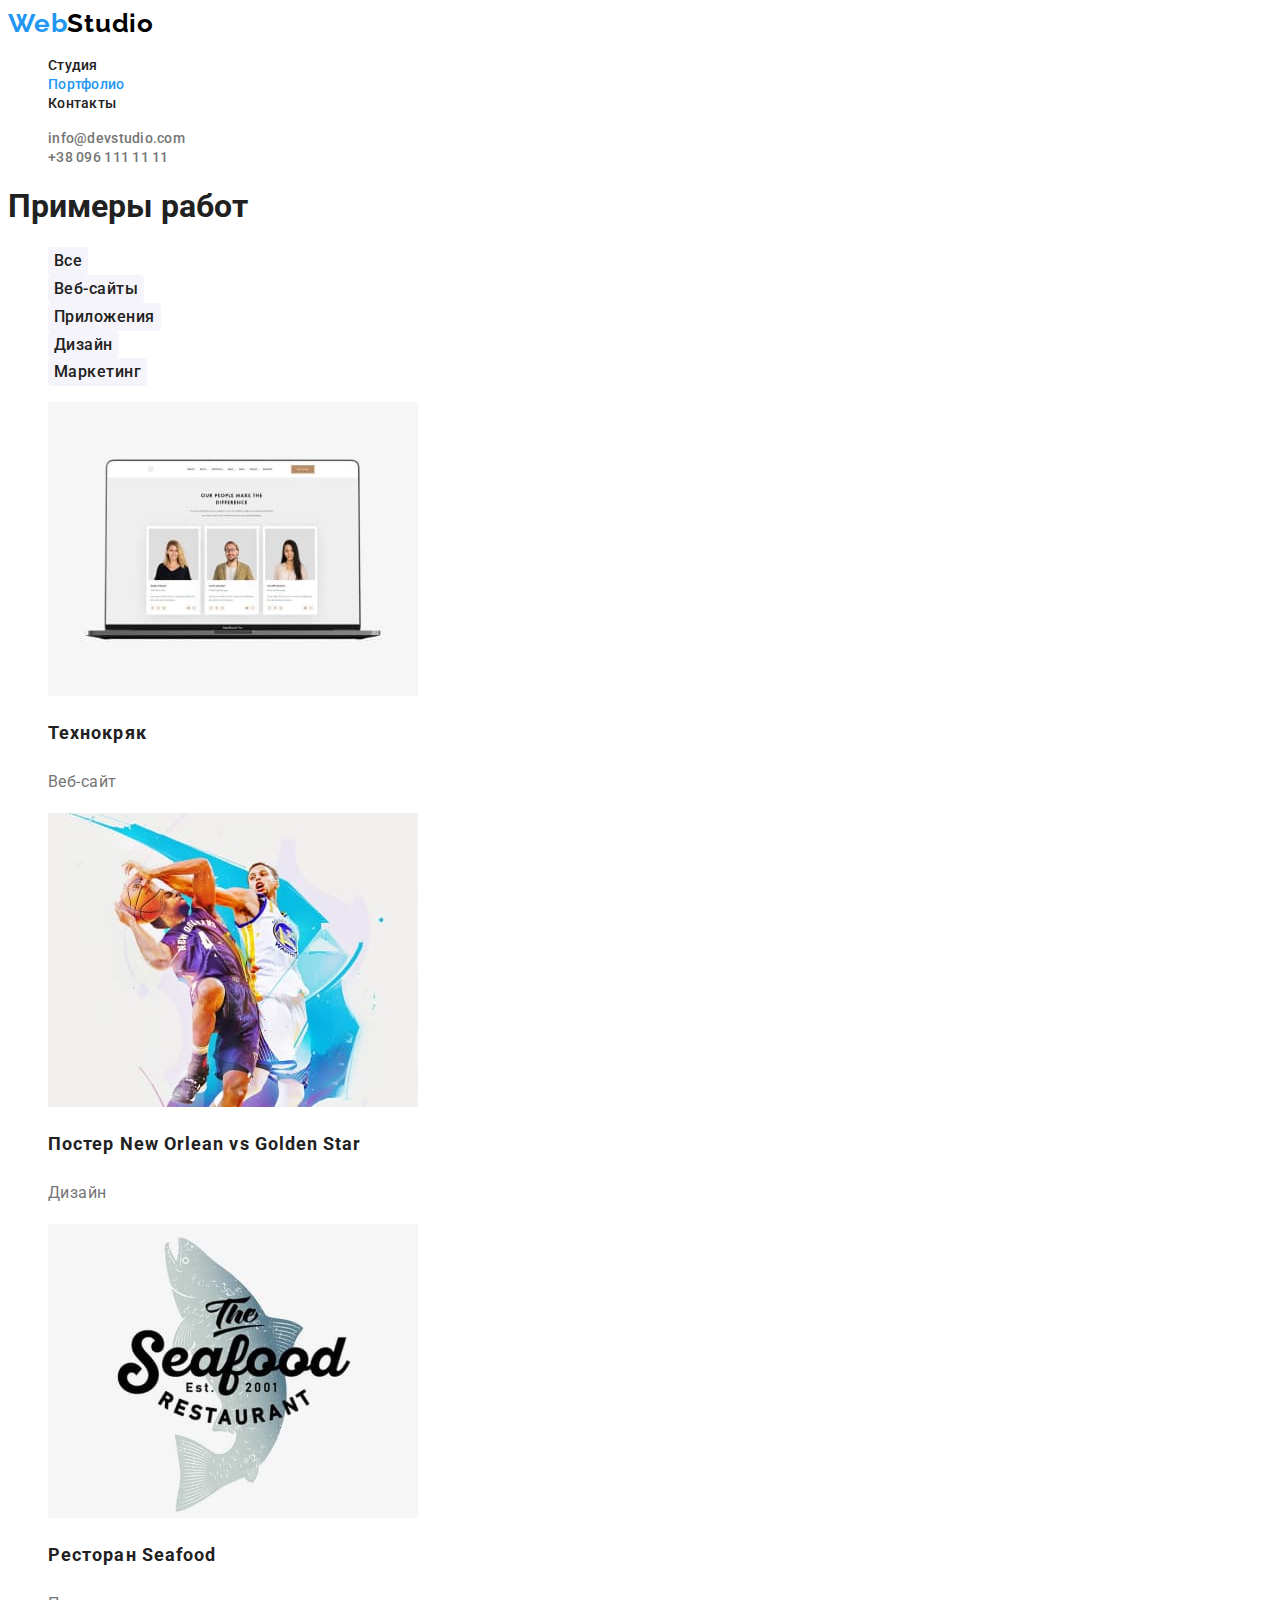
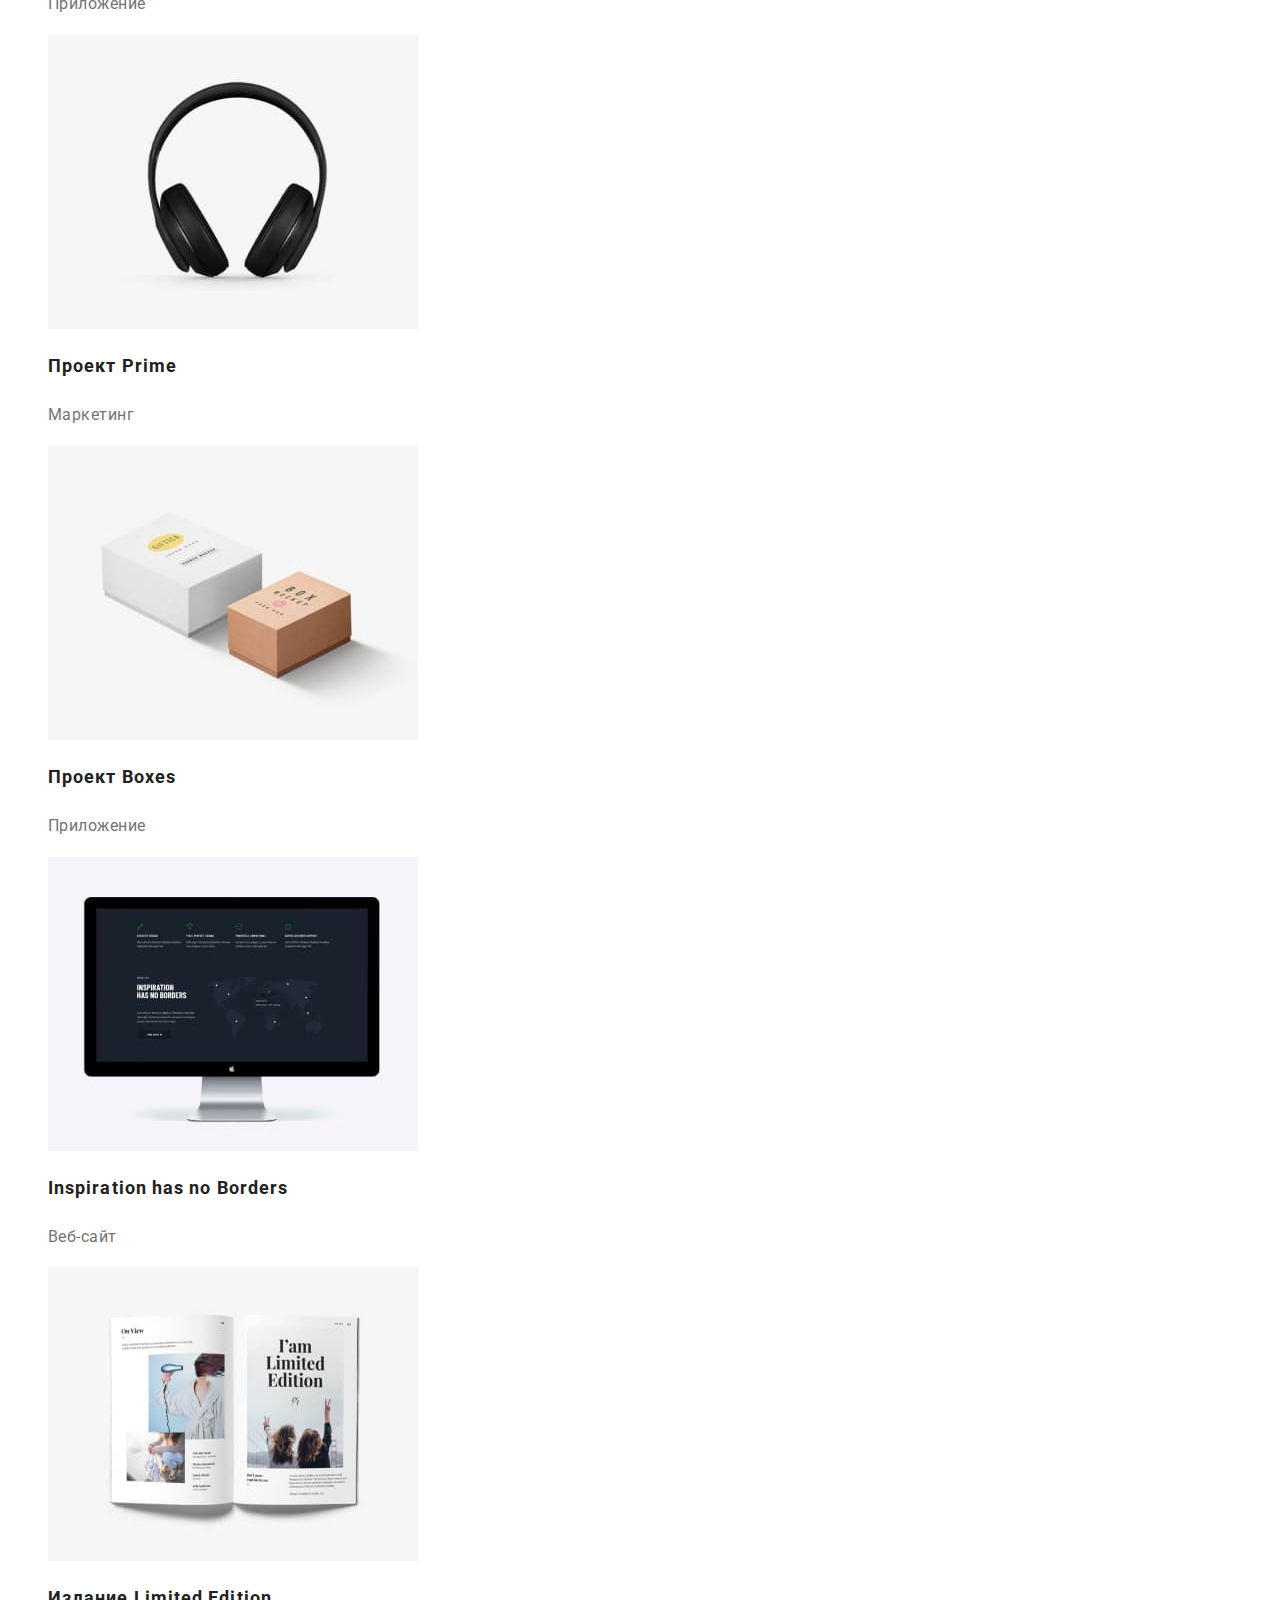
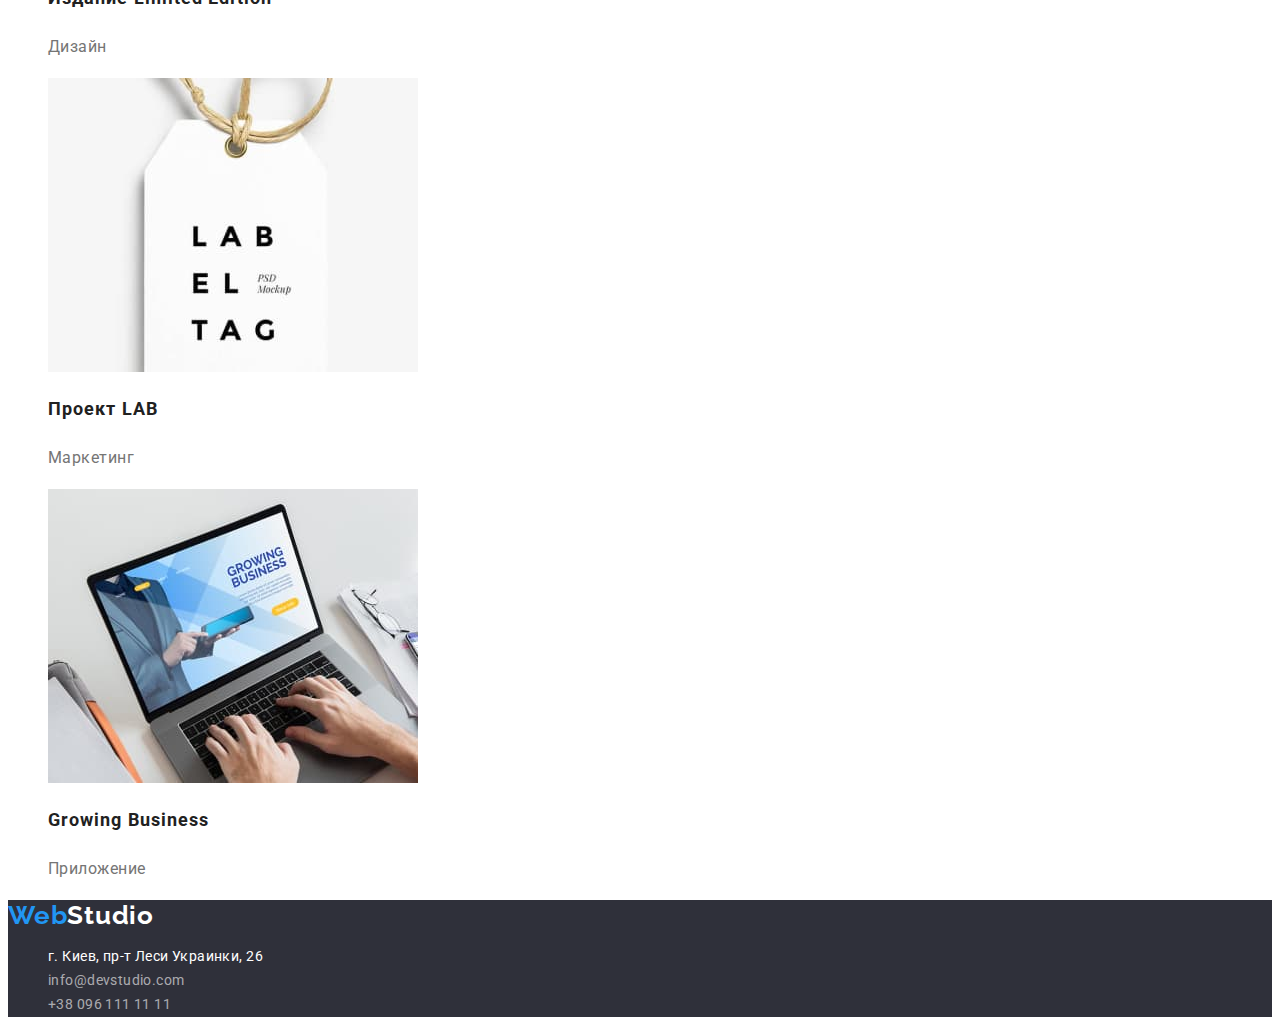
==== portfolio.html @ adf9c170 "Initial commit" ====
<!DOCTYPE html>
<html lang="ru">
  <head>
    <meta charset="UTF-8" />
    <meta http-equiv="X-UA-Compatible" content="IE=edge" />
    <meta name="viewport" content="width=device-width, initial-scale=1.0" />
    <title>Document</title>
    <link rel="preconnect" href="https://fonts.googleapis.com" />
    <link rel="preconnect" href="https://fonts.gstatic.com" crossorigin />
    <link
      href="https://fonts.googleapis.com/css2?family=Raleway:wght@700&family=Roboto:wght@400;500;700;900&display=swap"
      rel="stylesheet"
    />
    <link rel="stylesheet" href="./css/style.css" />
  </head>

  <body>
    <!-- Шапка сайта -->
    <header class="header">
      <a class="link logo" href="./" lang="en">Web<span class="logo-studio">Studio</span></a>
      <nav class="navigation">
        <ul class="nav-list list">
          <li><a class="nav-list-link link" href="index.html">Студия</a></li>
          <li>
            <a class="nav-list-link link active-page" href="portfolio.html">Портфолио</a>
          </li>
          <li><a class="nav-list-link link" href="">Контакты</a></li>
        </ul>
      </nav>
      <ul class="list">
        <li>
          <a class="contact-section link" href="mailto:info@devstudio.com">info@devstudio.com</a>
        </li>
        <li><a class="contact-section link" href="tel:+380961111111">+38 096 111 11 11</a></li>
      </ul>
    </header>
    <main>
      <section class="portfolio-section">
        <h1>Примеры работ</h1>
        <!--кнопки-->
        <ul class="list">
          <li><button class="button-list" type="button">Все</button></li>
          <li><button class="button-list" type="button">Веб-сайты</button></li>
          <li><button class="button-list" type="button">Приложения</button></li>
          <li><button class="button-list" type="button">Дизайн</button></li>
          <li><button class="button-list" type="button">Маркетинг</button></li>
        </ul>
        <!--Примеры работ-->
        <ul class="list">
          <li>
            <a class="link" href="./">
              <img
                src="./images/portfolio/technoquack.jpg"
                alt="показана веб страница на ноуте"
                width="370"
                height="294"
              />
              <h2 class="subtitle">Технокряк</h2>
              <p class="tagline">Веб-сайт</p>
            </a>
          </li>
          <li>
            <a class="link" href="./">
              <img
                src="./images/portfolio/orlean.jpg"
                alt="два мужчины играют в баскетбол"
                width="370"
                height="294"
              />
              <h2 class="subtitle">Постер New Orlean vs Golden Star</h2>
              <p class="tagline">Дизайн</p>
            </a>
          </li>
          <li>
            <a class="link" href="./">
              <img
                src="./images/portfolio/seafood.jpg"
                alt="логотип ресторана в виде рыбы"
                width="370"
                height="294"
              />
              <h2 class="subtitle">Ресторан Seafood</h2>
              <p class="tagline">Приложение</p>
            </a>
          </li>
          <li>
            <a class="link" href="./">
              <img src="./images/portfolio/prime.jpg" alt="наушники" width="370" height="294" />
              <h2 class="subtitle">Проект Prime</h2>
              <p class="tagline">Маркетинг</p>
            </a>
          </li>
          <li>
            <a class="link" href="./">
              <img src="./images/portfolio/boxes.jpg" alt="две коробки" width="370" height="294" />
              <h2 class="subtitle">Проект Boxes</h2>
              <p class="tagline">Приложение</p>
            </a>
          </li>
          <li>
            <a class="link" href="./">
              <img
                src="./images/portfolio/borders.jpg"
                alt="моноблок компании эпл"
                width="370"
                height="294"
              />
              <h2 class="subtitle">Inspiration has no Borders</h2>
              <p class="tagline">Веб-сайт</p>
            </a>
          </li>
          <li>
            <a class="link" href="./">
              <img
                src="./images/portfolio/limited.jpg"
                alt="развернутая книга"
                width="370"
                height="294"
              />
              <h2 class="subtitle">Издание Limited Edition</h2>
              <p class="tagline">Дизайн</p>
            </a>
          </li>
          <li>
            <a class="link" href="./">
              <img src="./images/portfolio/lab.jpg" alt="бирка" width="370" height="294" />
              <h2 class="subtitle">Проект LAB</h2>
              <p class="tagline">Маркетинг</p>
            </a>
          </li>
          <li>
            <a class="link" href="./">
              <img
                src="./images/portfolio/business.jpg"
                alt="печатает на ноуте"
                width="370"
                height="294"
              />
              <h2 class="subtitle">Growing Business</h2>
              <p class="tagline">Приложение</p>
            </a>
          </li>
        </ul>
      </section>
    </main>
    <!--Подвал-->
    <footer class="footer">
      <a class="link logo" href="/" lang="en">Web<span class="footer-logo">Studio</span></a>
      <address class="contact-section">
        <ul class="list">
          <li>
            <a class="contact link" href="г.Киев,пр-т-Леси-Украинки,26"
              >г. Киев, пр-т Леси Украинки, 26</a
            >
          </li>
          <li>
            <a class="сontact-information link" href="mailto:info@devstudio.com"
              >info@devstudio.com</a
            >
          </li>
          <li>
            <a class="сontact-information link" href="tel:+380961111111">+38 096 111 11 11</a>
          </li>
        </ul>
      </address>
    </footer>
  </body>
</html>
---- css/style.css ----
:root {
  --primary-font-family: 'Roboto', sans-serif;
  --secondary-font-family: 'Raleway', sans-serif;
  --primary-text-color-theme-light: #212121;
  --secondary-text-color-theme-light: #757575;
  --text-and-background-color: #ffffff;
  --accent-collor: #2196f3;
}

body {
  font-family: var(--primary-font-family);
  background: var(--text-and-background-color);
  color: var(--primary-text-color-theme-light);
}

.list {
  list-style: none;
}
.link {
  text-decoration: none;
}

/* ШАПКА САЙТА*/

.logo {
  font-family: var(--secondary-font-family);
  font-weight: 700;
  font-size: 26px;
  line-height: 1.19;
  letter-spacing: 0.03em;
  color: var(--accent-collor);
}

.logo-studio {
  color: #000000;
}

.footer-logo {
  color: var(--text-and-background-color);
}

.nav-list-link {
  font-weight: 500;
  font-size: 14px;
  line-height: 1.14;
  letter-spacing: 0.02em;
  color: var(--primary-text-color-theme-light);
}

.nav-list-link:hover,
.nav-list-link:focus {
  color: var(--accent-collor);
}
.active-page {
  color: var(--accent-collor);
}

.contact-section {
  font-weight: 500;
  font-size: 14px;
  line-height: 1.14;
  letter-spacing: 0.02em;
  color: var(--secondary-text-color-theme-light);
}
.contact-section:hover,
.contact-section:focus {
  color: var(--accent-collor);
}

/* КОНЕЦ СЕКЦИИ ШАПКИ САЙТА, НАЧАЛО СЕКЦИИ ГЕРОЙ */

.hero {
  background: #2f303a;
}
.title {
  font-weight: 900;
  font-size: 44px;
  line-height: 1.36;
  text-align: center;
  letter-spacing: 0.06em;
  text-transform: uppercase;
  color: var(--text-and-background-color);
}

.modal-btn {
  font-family: var(--primary-font-family);
  font-weight: 700;
  font-size: 16px;
  line-height: 1.87;
  display: flex;
  align-items: center;
  text-align: center;
  letter-spacing: 0.06em;
  cursor: pointer;
  border-style: none;
  border-radius: 4px;
  color: var(--text-and-background-color);
  background: var(--accent-collor);
}
.modal-btn:hover,
.modal-btn:focus {
  background: #188ce8;
}

/* КОНЕЦ СЕКЦИИ ГЕРОЙ, НАЧАЛО СЕКЦИИ ЧЕМ МЫ ЗАНИМАЕМСЯ*/

.caption {
  font-weight: 700;
  font-size: 14px;
  line-height: 1.14;
  letter-spacing: 0.03em;
  text-transform: uppercase;
}

.text {
  font-size: 14px;
  line-height: 1.71;
  letter-spacing: 0.03em;
  color: var(--secondary-text-color-theme-light);
}

.section-heading {
  font-weight: 700;
  font-size: 36px;
  line-height: 1.16;
  letter-spacing: 0.03em;
}

/* КОНЕЦ СЕКЦИИ ЧЕМ МЫ ЗАНИМАЕМСЯ, НАЧАЛО СЕКЦИИ НАША КОМАНДА  */

.profession {
  background: #f5f4fa;
}
.team {
  font-weight: 700;
  font-size: 36px;
  line-height: 1.16;
  letter-spacing: 0.03em;
}

.employee {
  font-weight: 500;
  font-size: 16px;
  line-height: 1.18;
  text-align: center;
  letter-spacing: 0.03em;
}

.employee-profession {
  font-size: 16px;
  line-height: 1.18;
  text-align: center;
  letter-spacing: 0.03em;
  color: var(--secondary-text-color-theme-light);
}

/* КОНЕЦ СЕКЦИИ НАША КОМАНДА, НАЧАЛО СЕКЦИИ ПОДВАЛ */

.footer {
  background: #2f303a;
}
.contact {
  font-style: normal;
  font-weight: normal;
  font-size: 14px;
  line-height: 1.71;
  letter-spacing: 0.03em;
  color: var(--text-and-background-color);
}
.contact:hover,
.contact:focus {
  color: var(--accent-collor);
}

.сontact-information {
  font-style: normal;
  font-weight: normal;
  font-size: 14px;
  line-height: 1.71;
  letter-spacing: 0.03em;
  color: rgba(255, 255, 255, 0.6);
}
.сontact-information:hover,
.сontact-information:focus {
  color: var(--accent-collor);
}

/* КОНЕЦ СЕКЦИИ ПОДВАЛ, НАЧАЛО СЕКЦИИ ПОРТФОЛИО, КНОПКИ*/

.button-list {
  font-family: var(--primary-font-family);
  font-weight: 500;
  font-size: 16px;
  line-height: 1.62;
  border-style: none;
  cursor: pointer;
  border-radius: 4px;
  text-align: center;
  letter-spacing: 0.03em;
  background: #f5f4fa;
  color: var(--primary-text-color-theme-light);
}
.button-list:hover,
.button-list:focus {
  color: var(--text-and-background-color);
  background: #188ce8;
}

/* КОНЕЦ СЕКЦИИ КНОПКИ, НАЧАЛО СЕКЦИИ ПРИМЕРЫ РАБОТ */

.subtitle {
  font-weight: 700;
  font-size: 18px;
  line-height: 2;
  letter-spacing: 0.06em;
  color: var(--primary-text-color-theme-light);
}

.tagline {
  font-size: 16px;
  line-height: 1.87;
  letter-spacing: 0.03em;
  color: var(--secondary-text-color-theme-light);
}

/* КОНЕЦ СЕКЦИИ ПРИМЕРЫ РАБОТ, КОНЕЦ СЕКЦИИ ПОРТФОЛИО */
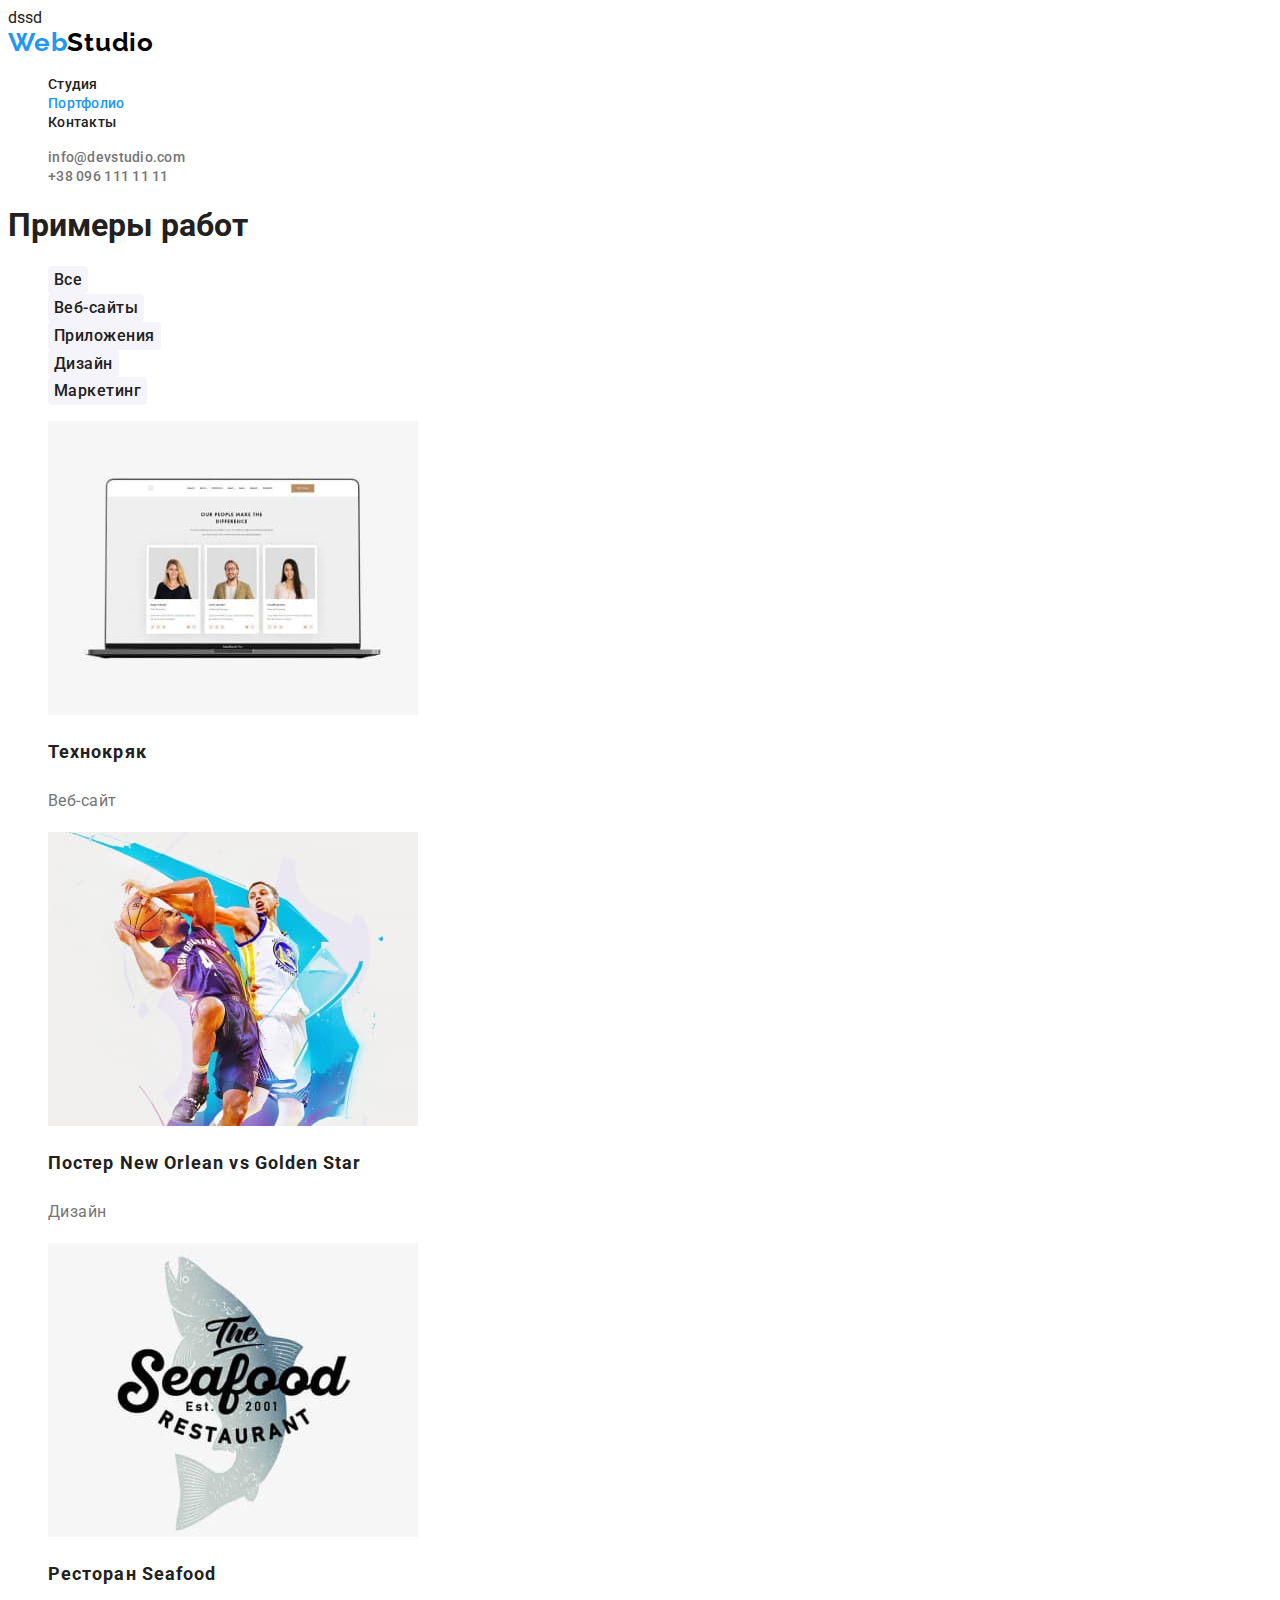
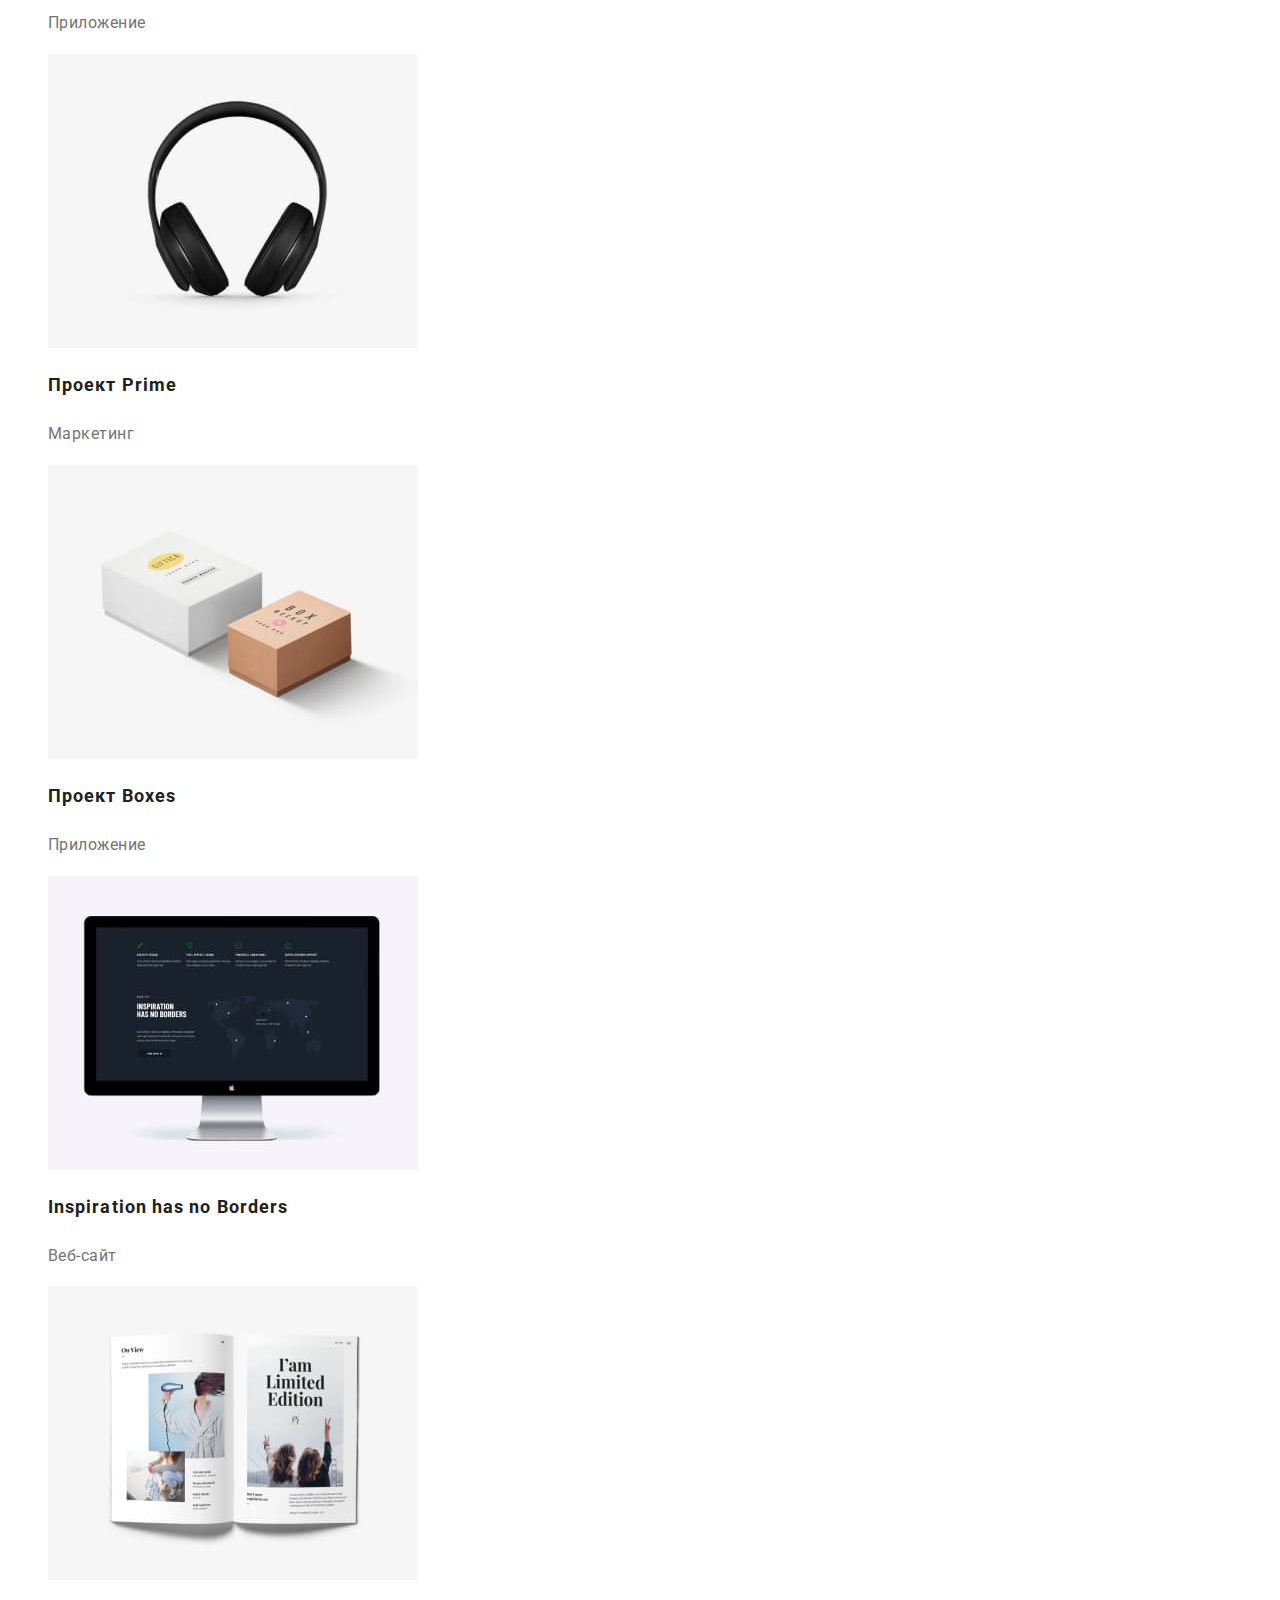
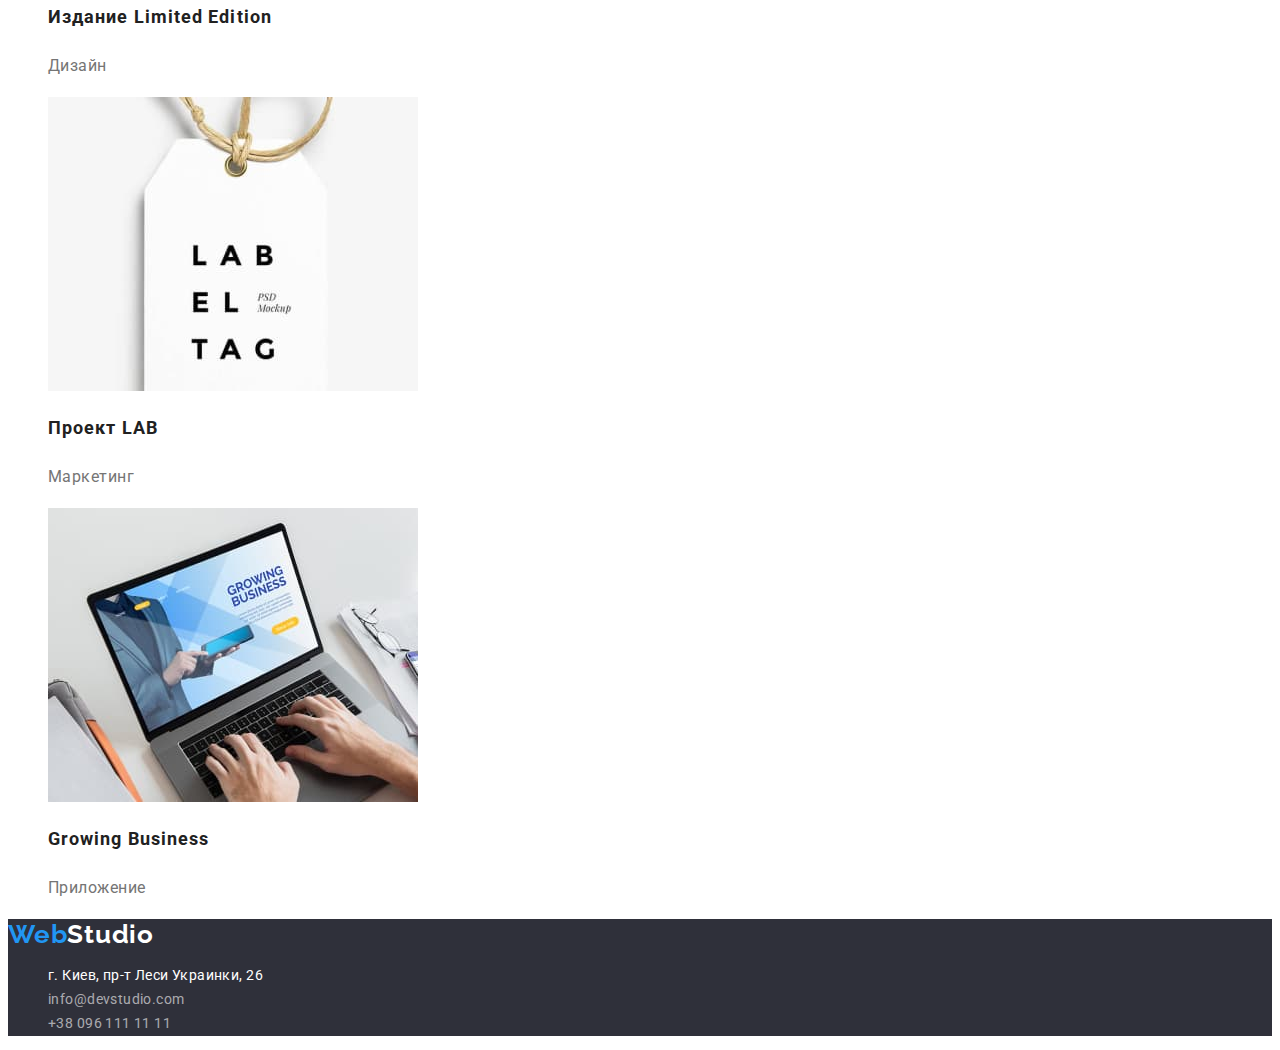
==== commit 227de161: "sdsd" ====
--- a/portfolio.html
+++ b/portfolio.html
@@ -13,6 +13,7 @@
     />
     <link rel="stylesheet" href="./css/style.css" />
   </head>
+  dssd
 
   <body>
     <!-- Шапка сайта -->
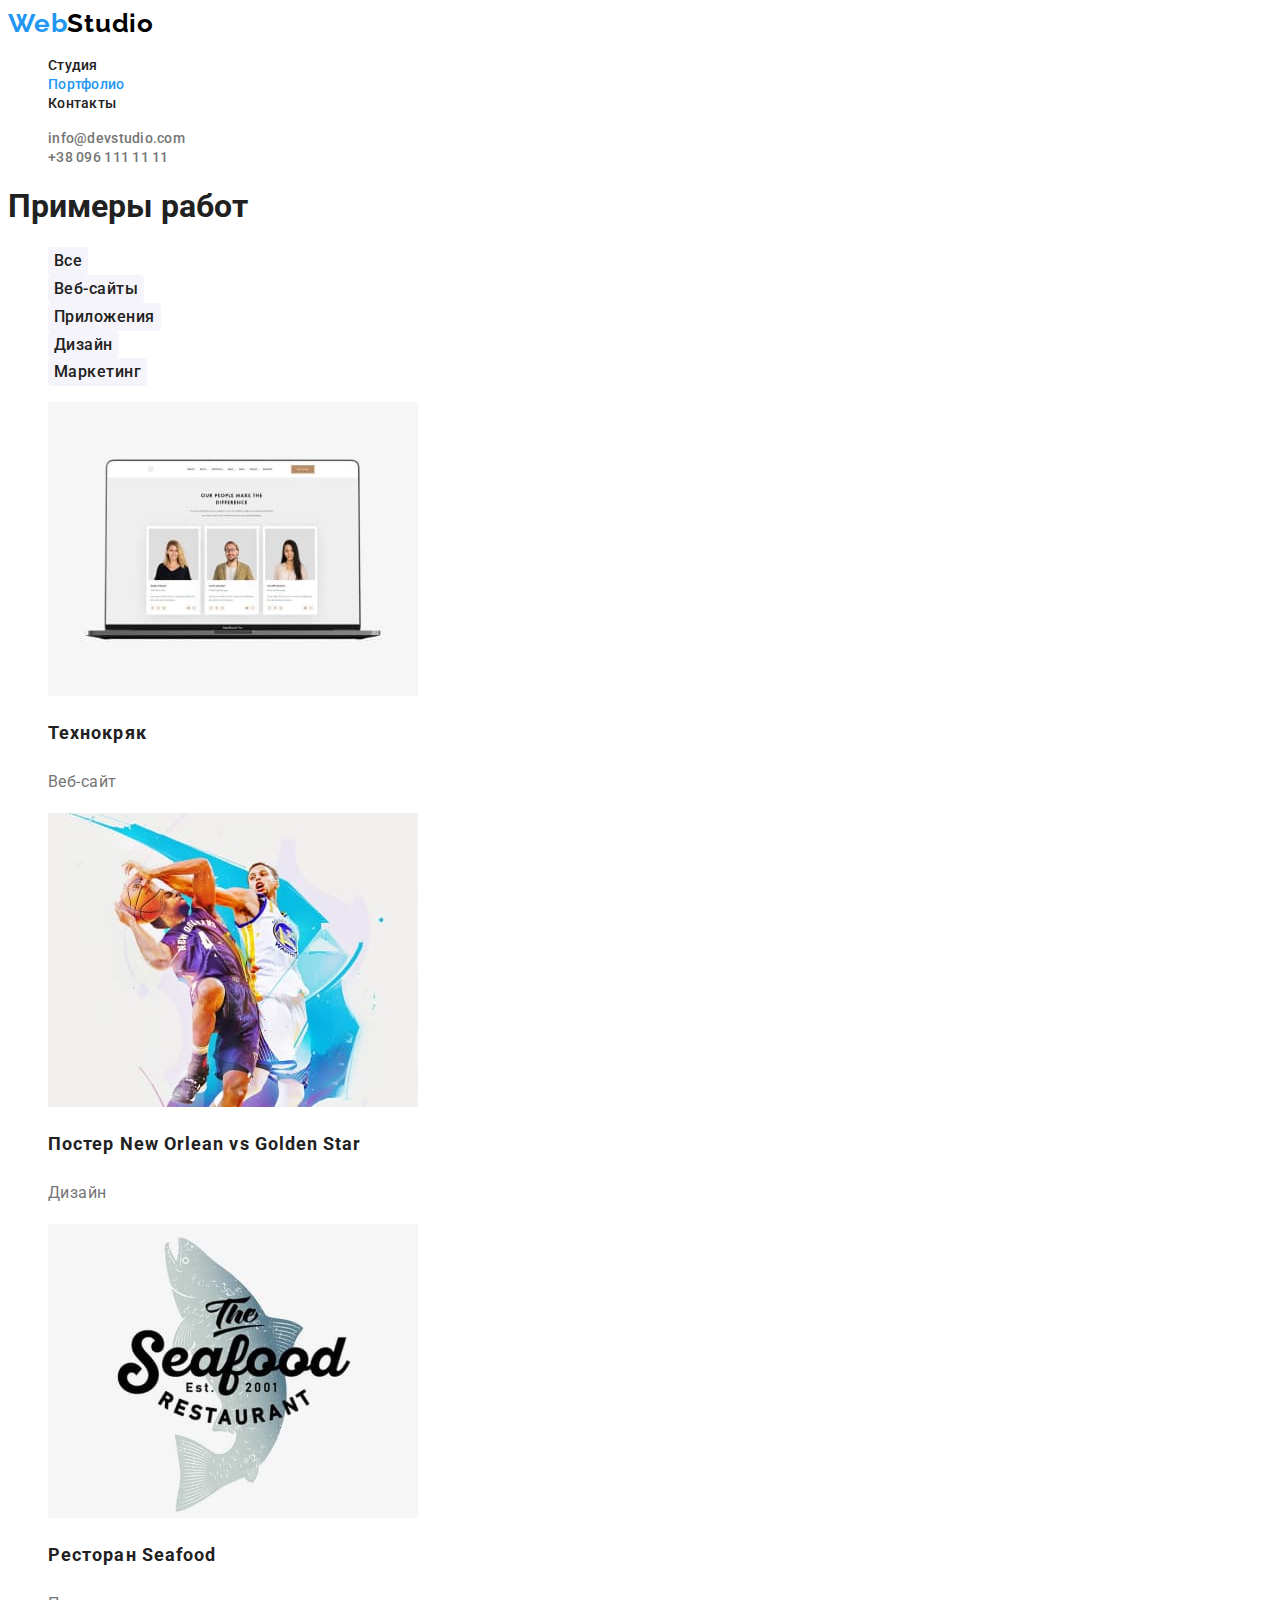
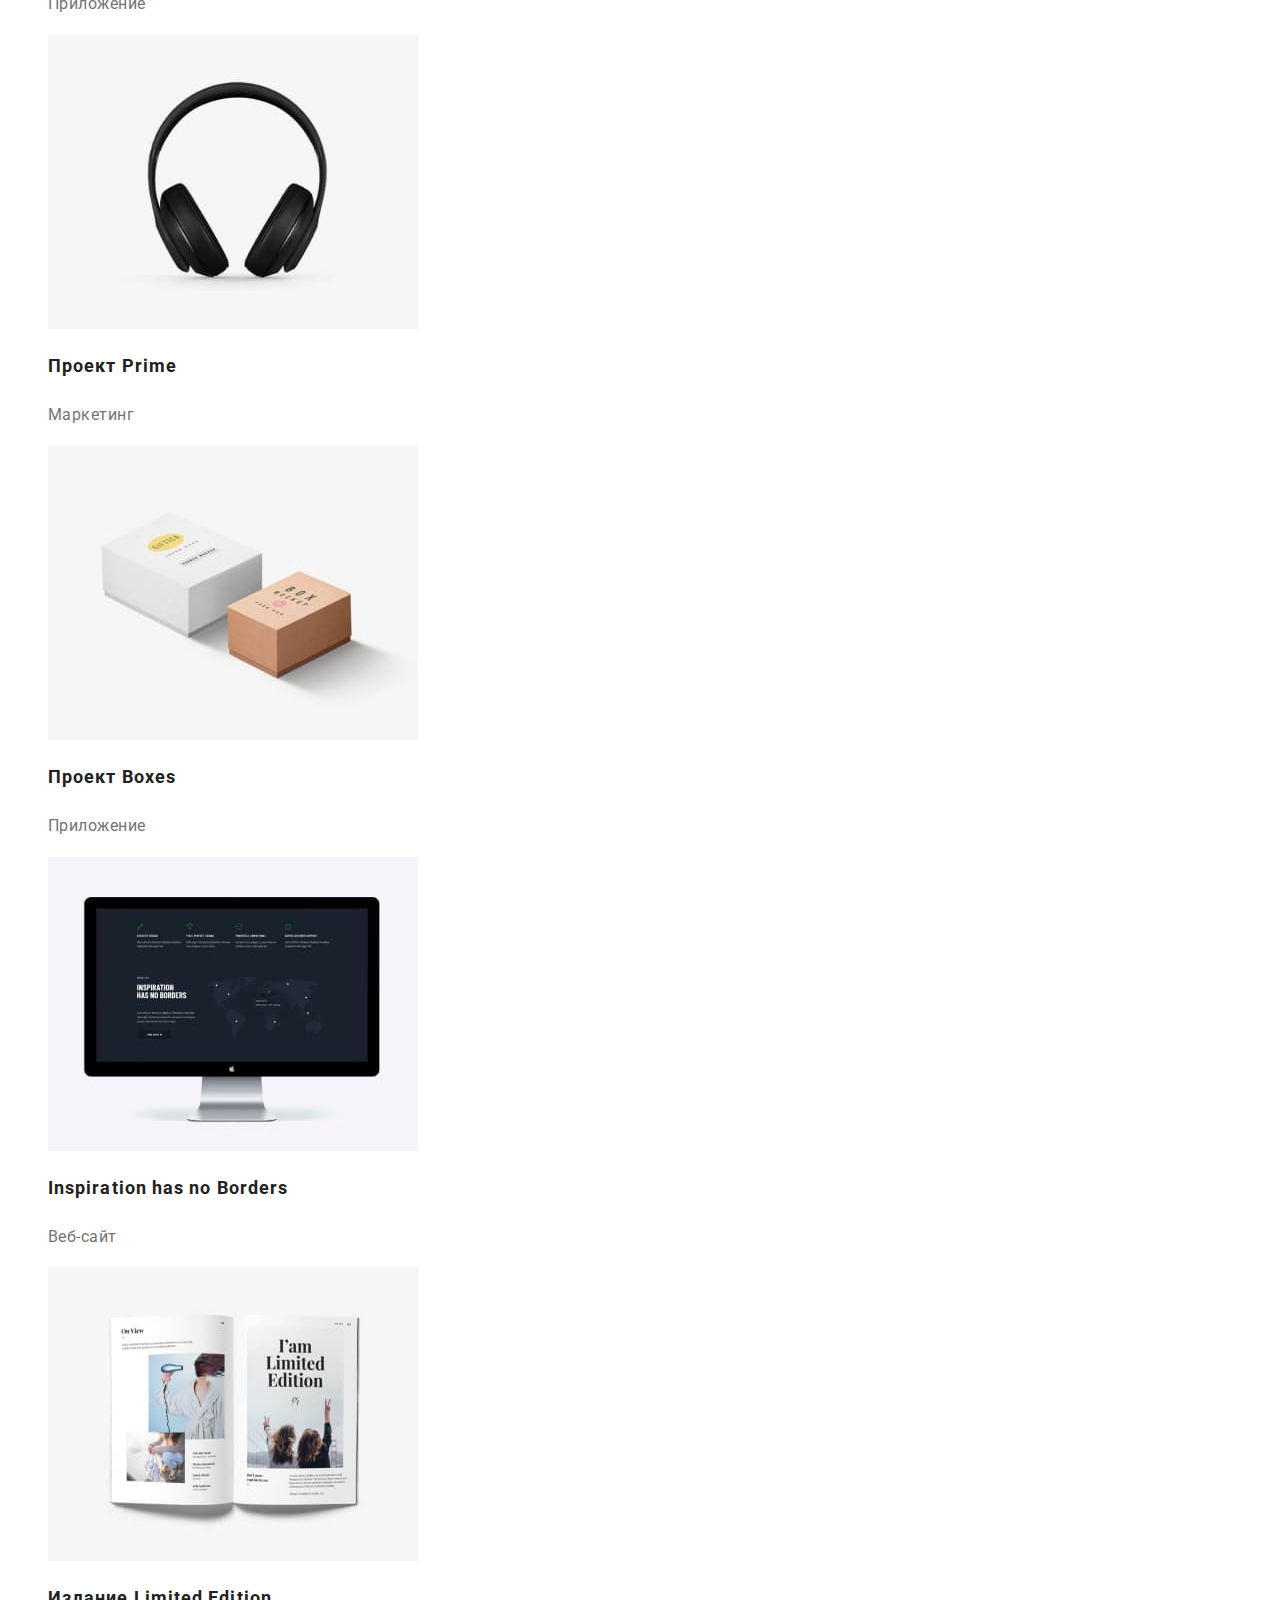
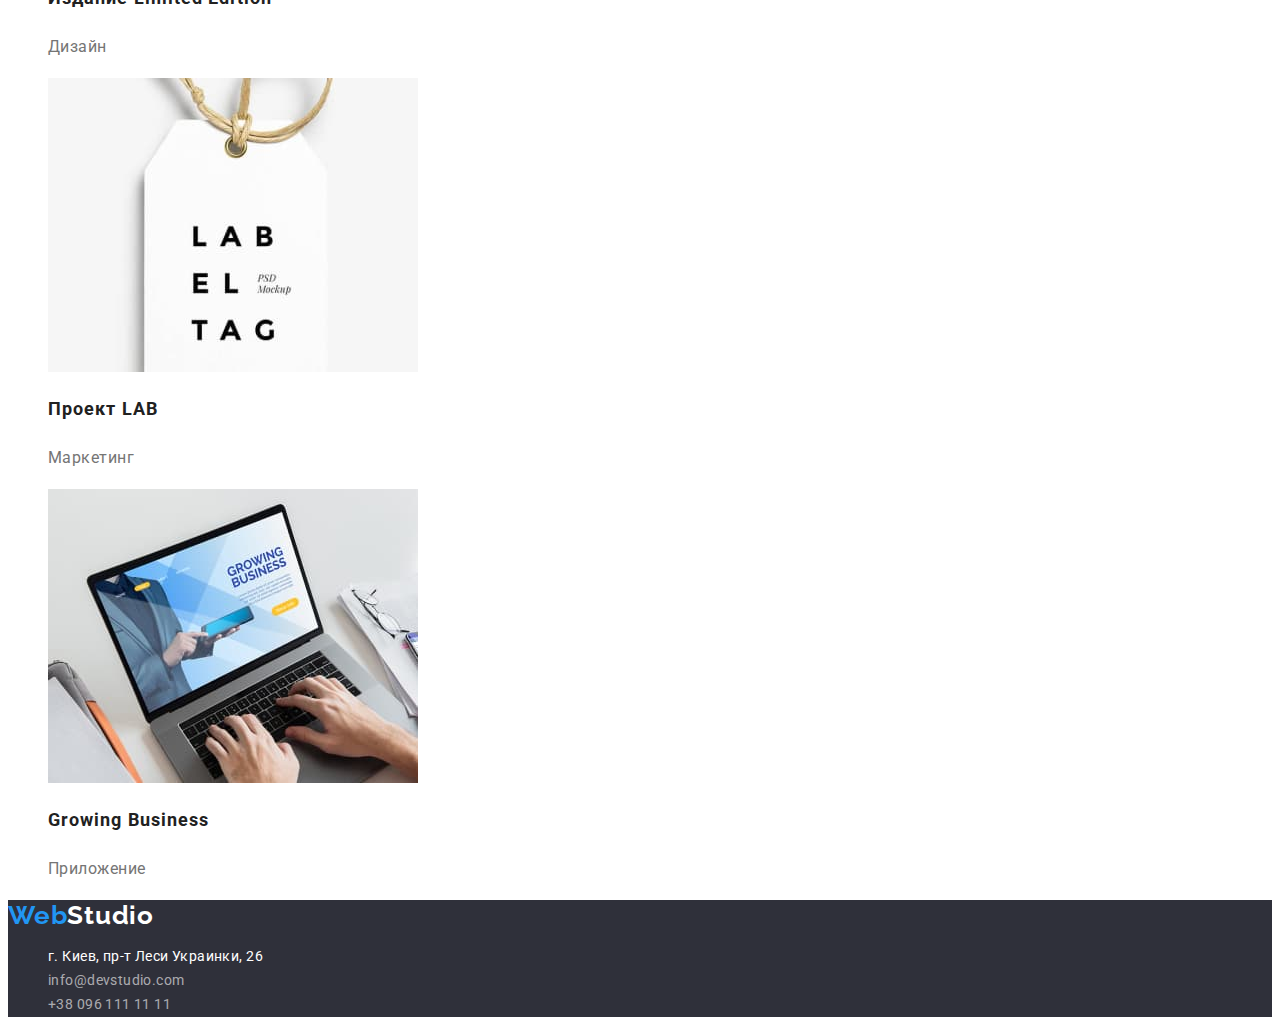
==== commit 98b6ddd4: "Update portfolio.html" ====
--- a/portfolio.html
+++ b/portfolio.html
@@ -13,7 +13,6 @@
     />
     <link rel="stylesheet" href="./css/style.css" />
   </head>
-  dssd
 
   <body>
     <!-- Шапка сайта -->
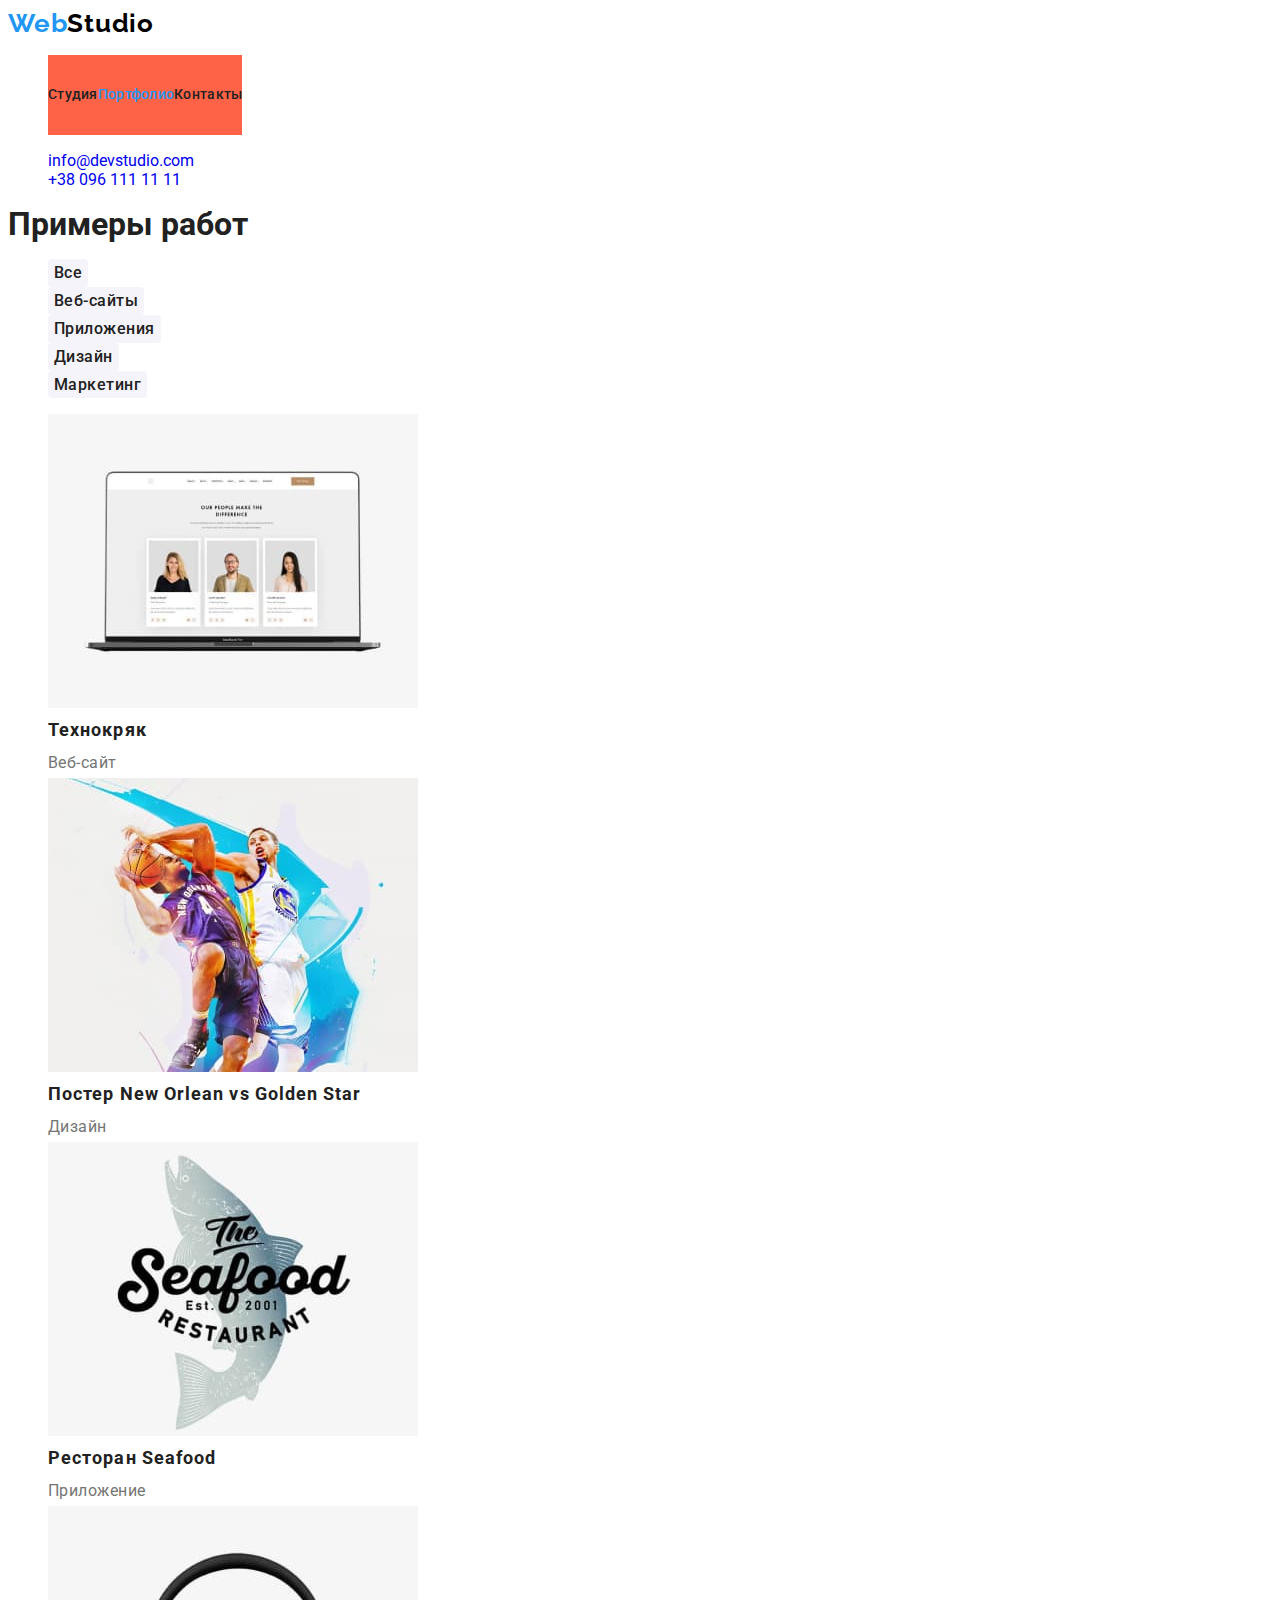
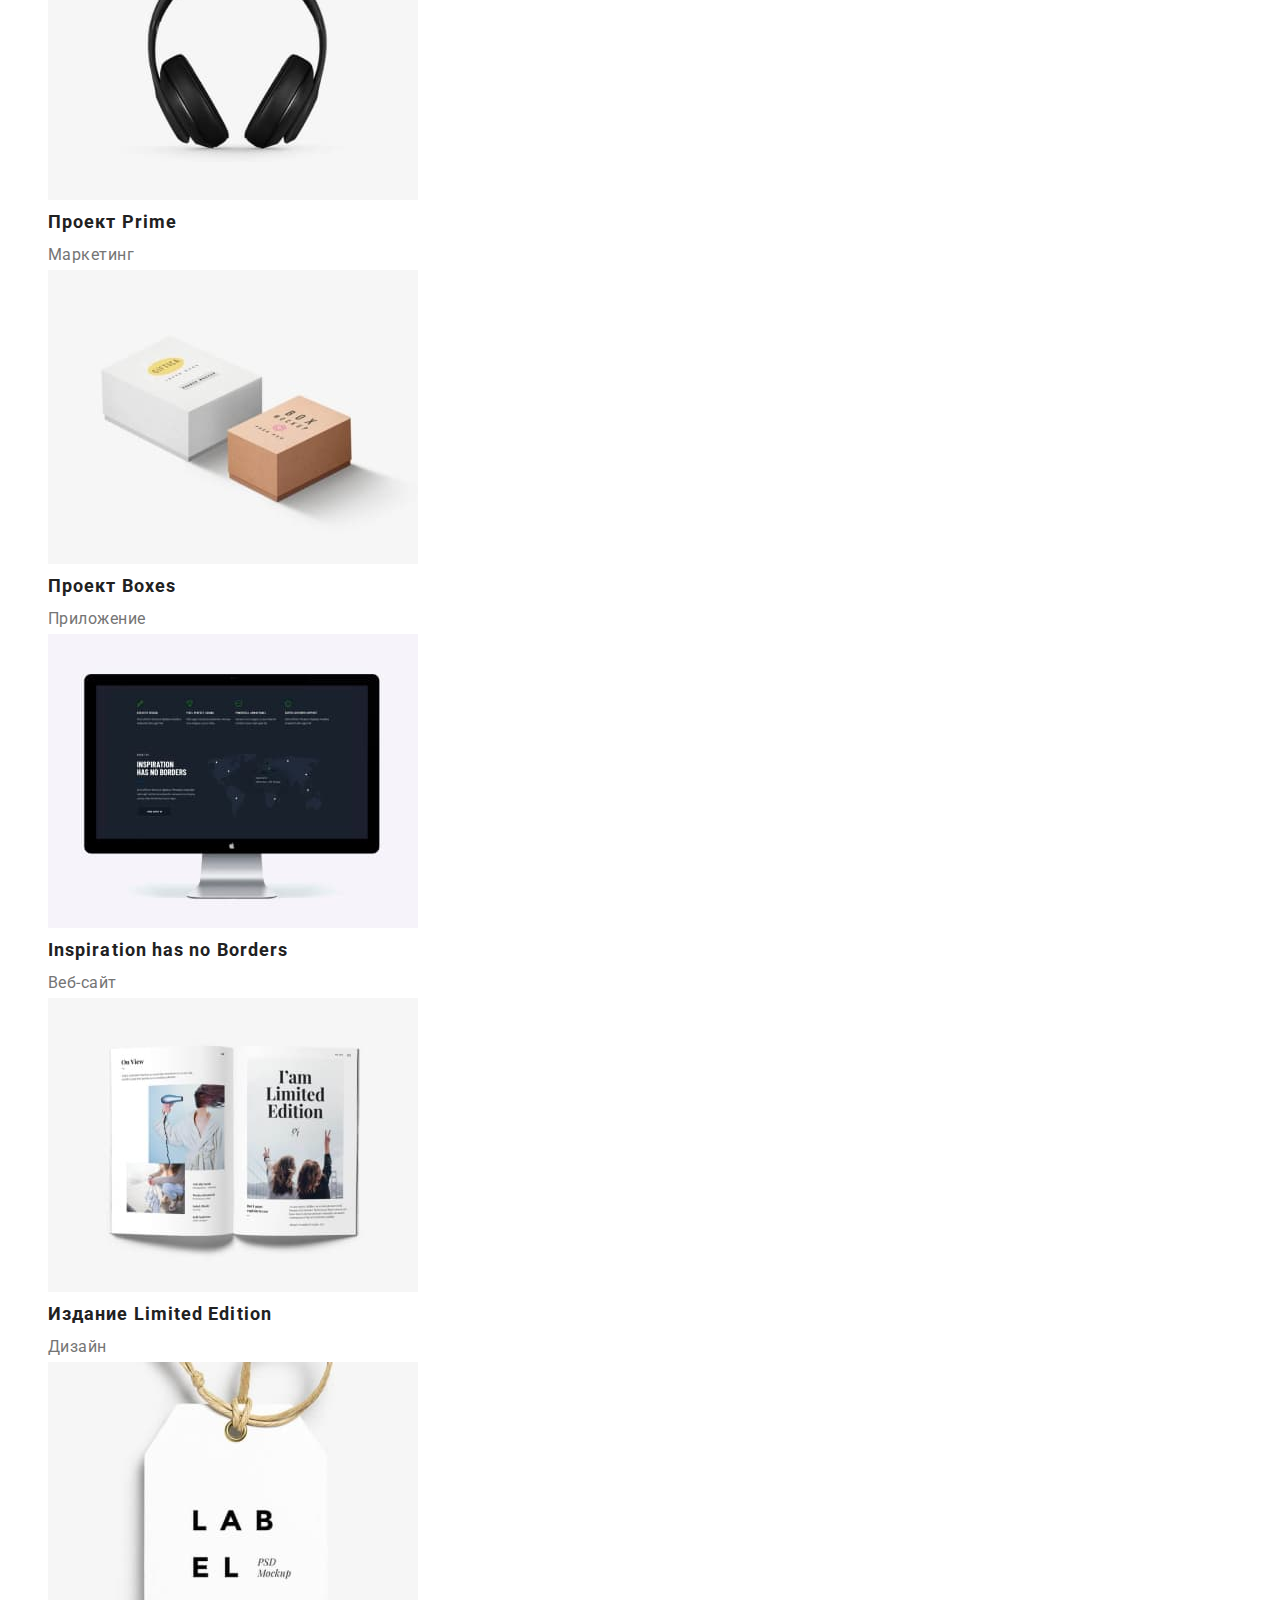
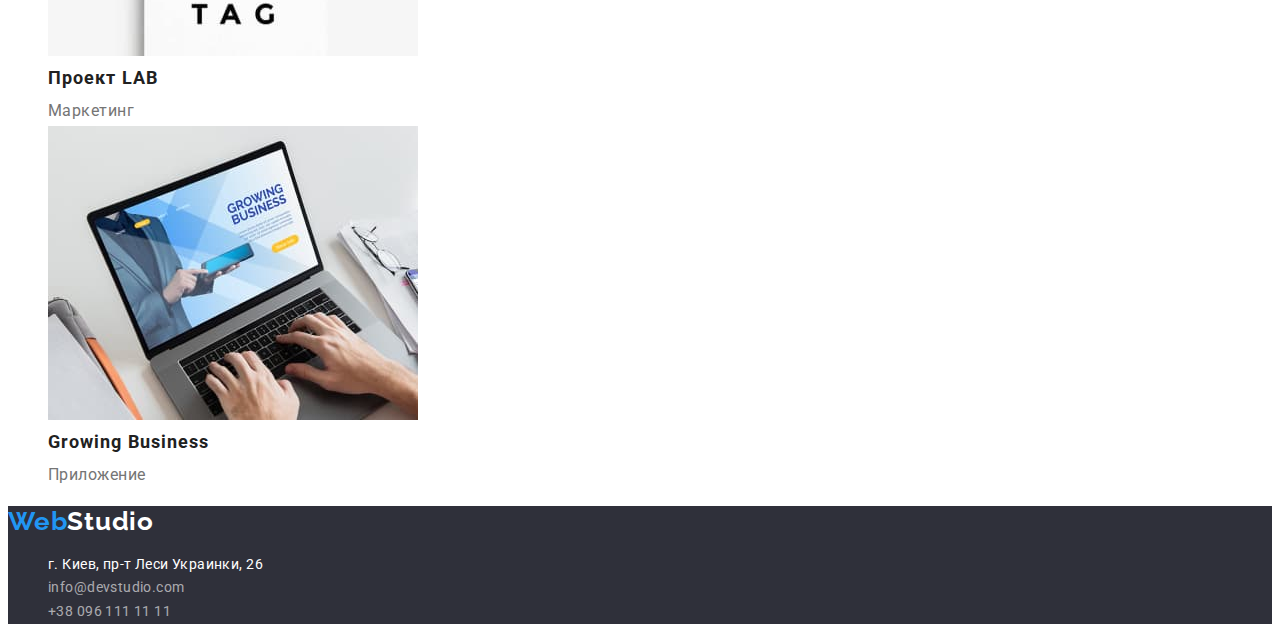
==== commit 8c5ea3db: "добавил" ====
--- a/portfolio.html
+++ b/portfolio.html
@@ -5,6 +5,13 @@
     <meta http-equiv="X-UA-Compatible" content="IE=edge" />
     <meta name="viewport" content="width=device-width, initial-scale=1.0" />
     <title>Document</title>
+    <link
+      rel="stylesheet"
+      href="https://cdnjs.cloudflare.com/ajax/libs/modern-normalize/1.1.0/modern-normalize.min.css"
+      integrity="sha512-wpPYUAdjBVSE4KJnH1VR1HeZfpl1ub8YT/NKx4PuQ5NmX2tKuGu6U/JRp5y+Y8XG2tV+wKQpNHVUX03MfMFn9Q=="
+      crossorigin="anonymous"
+      referrerpolicy="no-referrer"
+    />
     <link rel="preconnect" href="https://fonts.googleapis.com" />
     <link rel="preconnect" href="https://fonts.gstatic.com" crossorigin />
     <link
--- a/css/style.css
+++ b/css/style.css
@@ -13,6 +13,15 @@
   color: var(--primary-text-color-theme-light);
 }
 
+h1,
+h2,
+h3,
+h4,
+h5,
+h6,
+p {
+  margin: 0;
+}
 .list {
   list-style: none;
 }
@@ -39,7 +48,20 @@
   color: var(--text-and-background-color);
 }
 
+.nav-list {
+  display: flex;
+}
+
+.nav-list .nav-list-item:not(:last-child) {
+  margin-right: 50px;
+}
+
 .nav-list-link {
+  display: block;
+  padding-top: 32px;
+  padding-bottom: 32px;
+  background-color: tomato;
+
   font-weight: 500;
   font-size: 14px;
   line-height: 1.14;
@@ -52,18 +74,6 @@
   color: var(--accent-collor);
 }
 .active-page {
-  color: var(--accent-collor);
-}
-
-.contact-section {
-  font-weight: 500;
-  font-size: 14px;
-  line-height: 1.14;
-  letter-spacing: 0.02em;
-  color: var(--secondary-text-color-theme-light);
-}
-.contact-section:hover,
-.contact-section:focus {
   color: var(--accent-collor);
 }
 
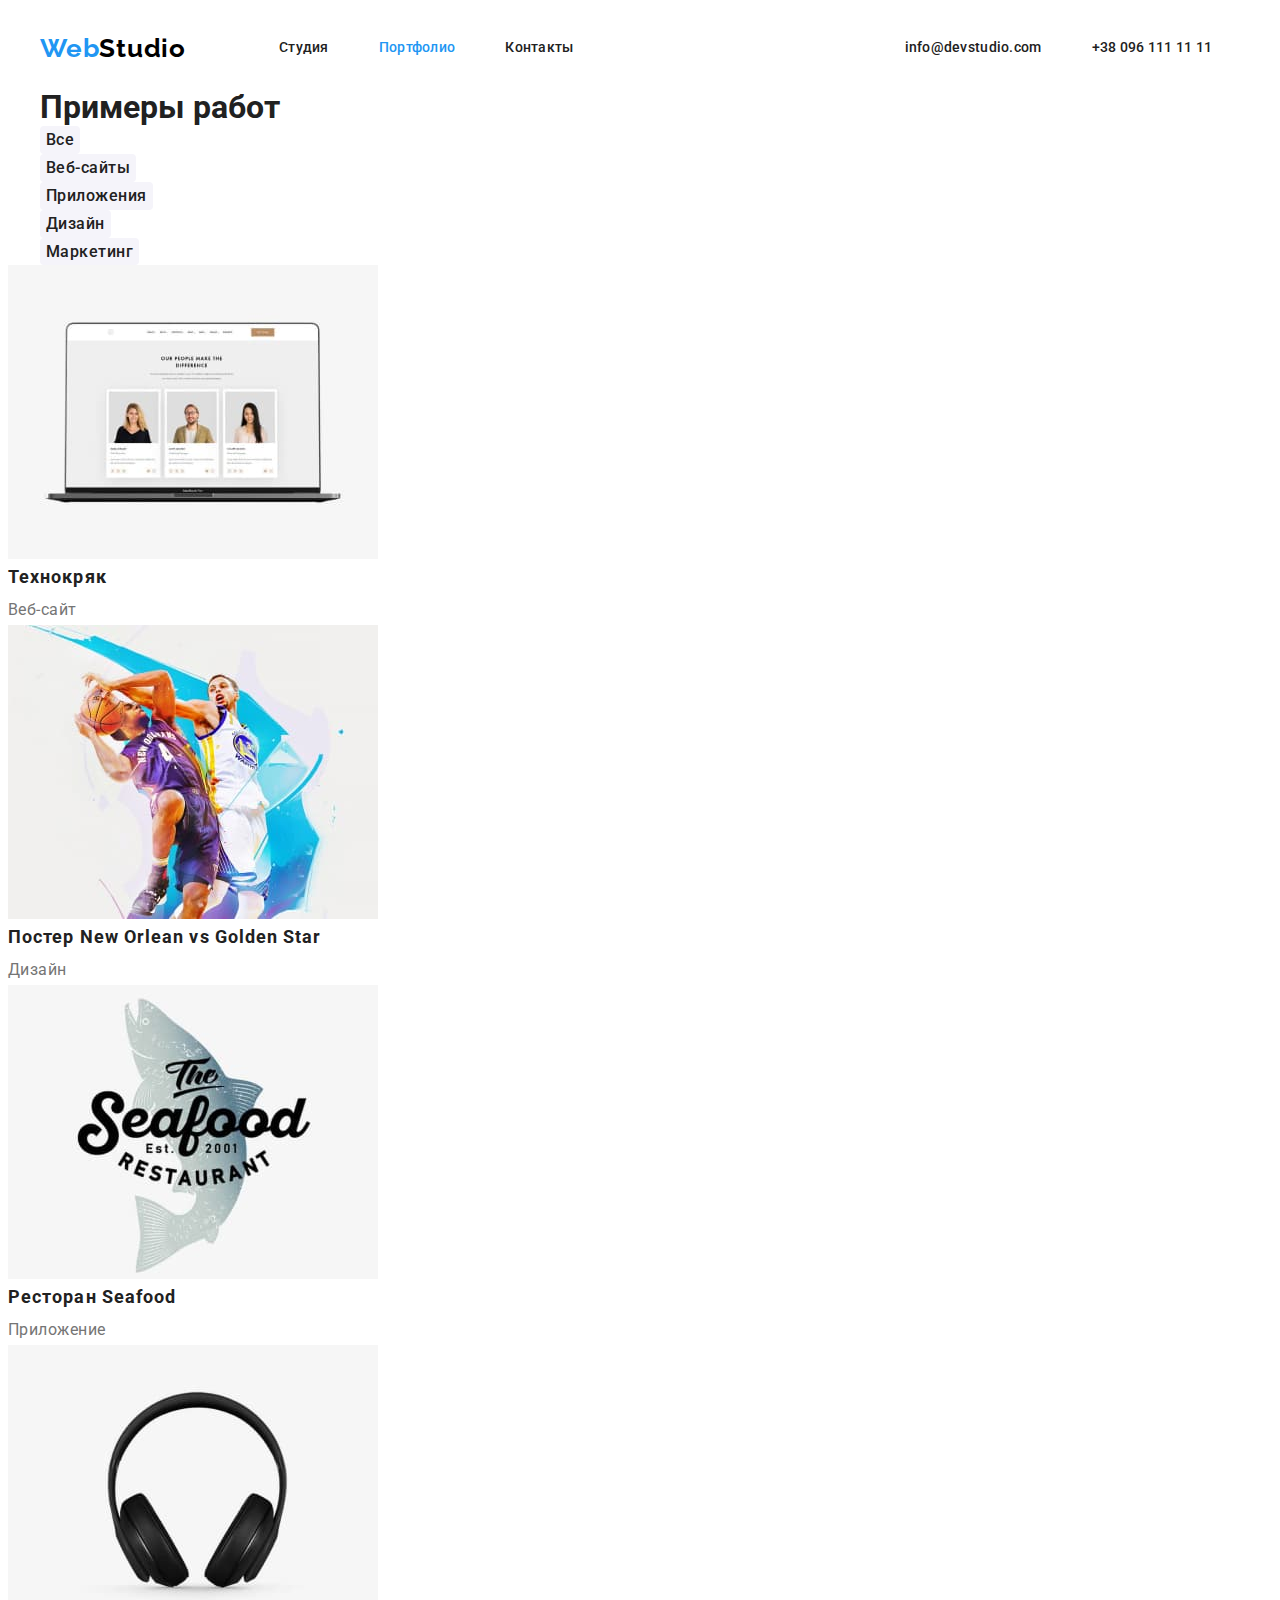
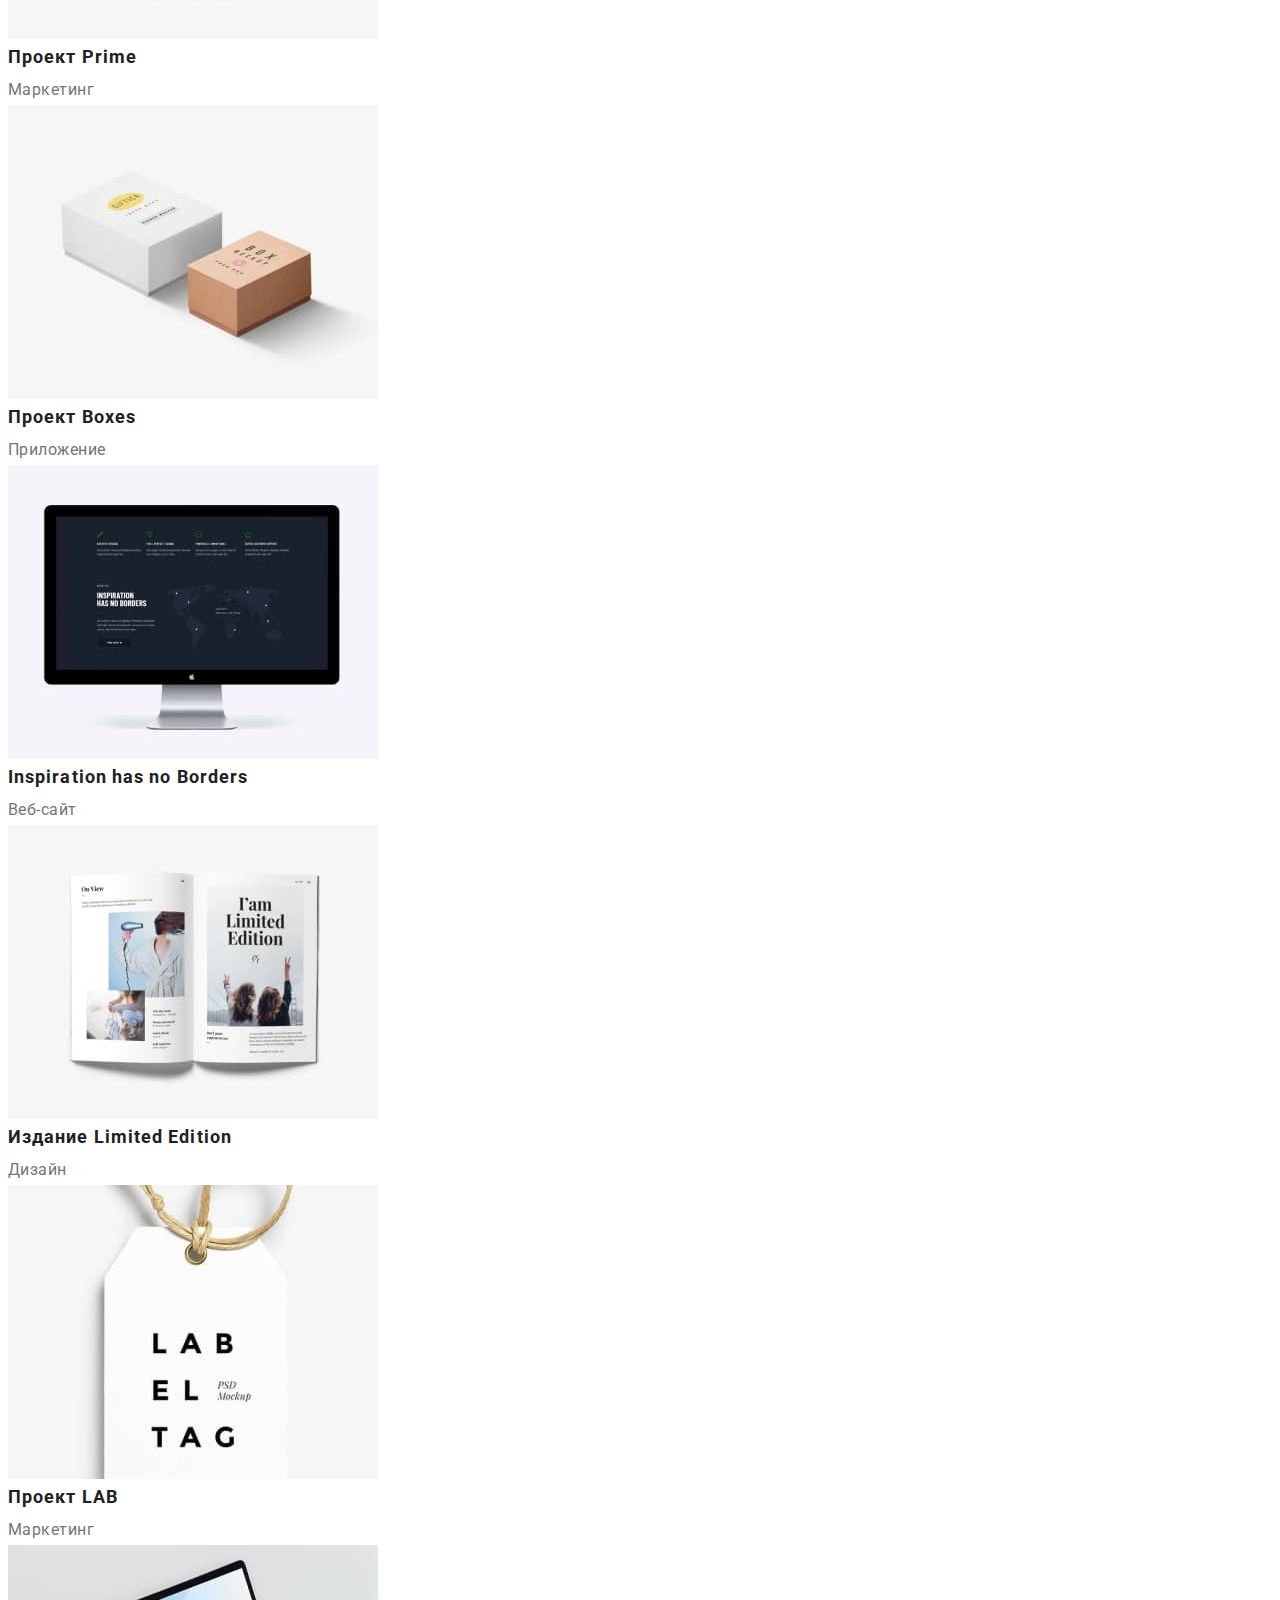
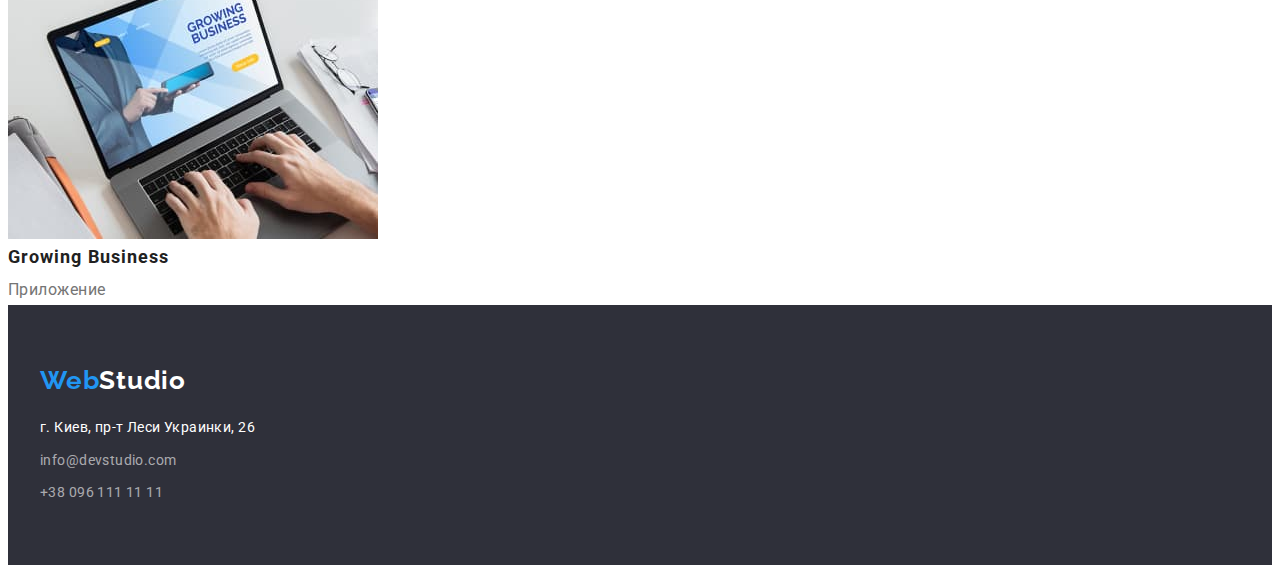
==== commit 40e4a028: "Добавил стили" ====
--- a/portfolio.html
+++ b/portfolio.html
@@ -24,34 +24,44 @@
   <body>
     <!-- Шапка сайта -->
     <header class="header">
-      <a class="link logo" href="./" lang="en">Web<span class="logo-studio">Studio</span></a>
-      <nav class="navigation">
-        <ul class="nav-list list">
-          <li><a class="nav-list-link link" href="index.html">Студия</a></li>
-          <li>
-            <a class="nav-list-link link active-page" href="portfolio.html">Портфолио</a>
-          </li>
-          <li><a class="nav-list-link link" href="">Контакты</a></li>
-        </ul>
-      </nav>
-      <ul class="list">
-        <li>
-          <a class="contact-section link" href="mailto:info@devstudio.com">info@devstudio.com</a>
-        </li>
-        <li><a class="contact-section link" href="tel:+380961111111">+38 096 111 11 11</a></li>
-      </ul>
+      <div class="container page-nav">
+        <a class="link logo" href="./" lang="en">Web<span class="logo-studio">Studio</span></a>
+        <nav class="navigation">
+          <ul class="nav-list list">
+            <li class="nav-list-item">
+              <a class="nav-list-link link" href="index.html">Студия</a>
+            </li>
+            <li class="nav-list-item">
+              <a class="nav-list-link link active-page" href="portfolio.html">Портфолио</a>
+            </li>
+            <li class="nav-list-item"><a class="nav-list-link link" href="">Контакты</a></li>
+          </ul>
+        </nav>
+        <div class="page-nav-list">
+          <ul class="nav-list list">
+            <li class="nav-list-item">
+              <a class="nav-list-link link" href="mailto:info@devstudio.com">info@devstudio.com</a>
+            </li>
+            <li class="nav-list-item">
+              <a class="nav-list-link link" href="tel:+380961111111">+38 096 111 11 11</a>
+            </li>
+          </ul>
+        </div>
+      </div>
     </header>
     <main>
       <section class="portfolio-section">
-        <h1>Примеры работ</h1>
-        <!--кнопки-->
-        <ul class="list">
-          <li><button class="button-list" type="button">Все</button></li>
-          <li><button class="button-list" type="button">Веб-сайты</button></li>
-          <li><button class="button-list" type="button">Приложения</button></li>
-          <li><button class="button-list" type="button">Дизайн</button></li>
-          <li><button class="button-list" type="button">Маркетинг</button></li>
-        </ul>
+        <div class="container">
+          <h1>Примеры работ</h1>
+          <!--кнопки-->
+          <ul class="list">
+            <li><button class="button-list" type="button">Все</button></li>
+            <li><button class="button-list" type="button">Веб-сайты</button></li>
+            <li><button class="button-list" type="button">Приложения</button></li>
+            <li><button class="button-list" type="button">Дизайн</button></li>
+            <li><button class="button-list" type="button">Маркетинг</button></li>
+          </ul>
+        </div>
         <!--Примеры работ-->
         <ul class="list">
           <li>
@@ -152,24 +162,28 @@
     </main>
     <!--Подвал-->
     <footer class="footer">
-      <a class="link logo" href="/" lang="en">Web<span class="footer-logo">Studio</span></a>
-      <address class="contact-section">
-        <ul class="list">
-          <li>
-            <a class="contact link" href="г.Киев,пр-т-Леси-Украинки,26"
-              >г. Киев, пр-т Леси Украинки, 26</a
-            >
-          </li>
-          <li>
-            <a class="сontact-information link" href="mailto:info@devstudio.com"
-              >info@devstudio.com</a
-            >
-          </li>
-          <li>
-            <a class="сontact-information link" href="tel:+380961111111">+38 096 111 11 11</a>
-          </li>
-        </ul>
-      </address>
+      <div class="container contact-acdress">
+        <div class="logo-section">
+          <a class="link logo" href="/" lang="en">Web<span class="footer-logo">Studio</span></a>
+        </div>
+        <address class="contact-section">
+          <ul class="list contact-list">
+            <li class="contact-list-item">
+              <a class="contact link" href="г.Киев,пр-т-Леси-Украинки,26"
+                >г. Киев, пр-т Леси Украинки, 26</a
+              >
+            </li>
+            <li class="contact-list-item">
+              <a class="сontact-information link" href="mailto:info@devstudio.com"
+                >info@devstudio.com</a
+              >
+            </li>
+            <li class="contact-number">
+              <a class="сontact-information link" href="tel:+380961111111">+38 096 111 11 11</a>
+            </li>
+          </ul>
+        </address>
+      </div>
     </footer>
   </body>
 </html>
--- a/css/style.css
+++ b/css/style.css
@@ -20,7 +20,18 @@
 h5,
 h6,
 p {
-  margin: 0;
+  margin-top: 0;
+  margin-bottom: 0;
+}
+ul,
+ol {
+  margin-top: 0;
+  margin-bottom: 0;
+  padding-left: 0;
+}
+img {
+  display: block;
+  max-width: 100%;
 }
 .list {
   list-style: none;
@@ -28,6 +39,13 @@
 .link {
   text-decoration: none;
 }
+.container {
+  width: 1200px;
+  padding-left: 15px;
+  padding-right: 15px;
+  margin-left: auto;
+  margin-right: auto;
+}
 
 /* ШАПКА САЙТА*/
 
@@ -48,19 +66,30 @@
   color: var(--text-and-background-color);
 }
 
+.logo {
+  margin-right: 93px;
+}
+.page-nav {
+  display: flex;
+  align-items: center;
+}
 .nav-list {
   display: flex;
-}
-
-.nav-list .nav-list-item:not(:last-child) {
+  align-items: center;
+}
+.nav-list > .nav-list-item {
   margin-right: 50px;
 }
-
+.nav-list-item:last-child {
+  margin: 0;
+}
+.page-nav-list {
+  margin-left: 331px;
+}
 .nav-list-link {
   display: block;
   padding-top: 32px;
   padding-bottom: 32px;
-  background-color: tomato;
 
   font-weight: 500;
   font-size: 14px;
@@ -111,6 +140,21 @@
 .modal-btn:focus {
   background: #188ce8;
 }
+.hero-section {
+  display: flex;
+  align-items: center;
+  flex-direction: column;
+  padding-bottom: 200px;
+  padding-top: 200px;
+  margin-bottom: 94px;
+}
+.modal-btn {
+  padding: 10px 32px 10px 32px;
+}
+
+.title {
+  margin-bottom: 30px;
+}
 
 /* КОНЕЦ СЕКЦИИ ГЕРОЙ, НАЧАЛО СЕКЦИИ ЧЕМ МЫ ЗАНИМАЕМСЯ*/
 
@@ -135,7 +179,43 @@
   line-height: 1.16;
   letter-spacing: 0.03em;
 }
-
+.text-list {
+  display: flex;
+  flex-wrap: wrap;
+  margin-left: -30px;
+  margin-bottom: 94px;
+}
+
+.text-list > .list-item {
+  flex-basis: calc(100% / 4 - 30px);
+  margin-left: 30px;
+}
+.text-list > .list-item:last-child {
+  margin: 0;
+}
+.caption {
+  margin-bottom: 10px;
+}
+/* фотограии */
+
+.section-heading {
+  text-align: center;
+  margin-bottom: 50px;
+}
+.section-page {
+  display: flex;
+  flex-wrap: wrap;
+  margin-right: -30px;
+  margin-bottom: 94px;
+}
+.section-page > .section-img {
+  flex-basis: calc(100% / 3 - 30px);
+  margin-right: 30px;
+}
+
+.section-page > .section-img:last-child {
+  margin: 0;
+}
 /* КОНЕЦ СЕКЦИИ ЧЕМ МЫ ЗАНИМАЕМСЯ, НАЧАЛО СЕКЦИИ НАША КОМАНДА  */
 
 .profession {
@@ -162,6 +242,40 @@
   text-align: center;
   letter-spacing: 0.03em;
   color: var(--secondary-text-color-theme-light);
+}
+
+.team {
+  display: flex;
+  align-items: center;
+  flex-direction: column;
+  padding-top: 94px;
+  margin-bottom: 50px;
+}
+
+.team-section {
+  display: flex;
+  align-items: center;
+  margin-right: -30px;
+}
+.team-list {
+  flex-basis: calc(100% / 4 - 30px);
+  margin-right: 30px;
+}
+.team-list:last-child {
+  margin: 0;
+}
+.list-img {
+  border-radius: 0px;
+}
+.team-list-section {
+  box-shadow: 0px 4px 4px rgba(0, 0, 0, 0.25), 0px 1px 1px rgba(0, 0, 0, 0.14),
+    0px 2px 1px rgba(0, 0, 0, 0.2);
+  border-radius: 0px 0px 4px 4px;
+  padding: 30px 59px 30px 59px;
+  margin-bottom: 94px;
+}
+.employee {
+  margin-bottom: 10px;
 }
 
 /* КОНЕЦ СЕКЦИИ НАША КОМАНДА, НАЧАЛО СЕКЦИИ ПОДВАЛ */
@@ -195,6 +309,16 @@
   color: var(--accent-collor);
 }
 
+.logo-section {
+  padding-top: 60px;
+  margin-bottom: 20px;
+}
+.contact-list-item {
+  margin-bottom: 9px;
+}
+.contact-number {
+  padding-bottom: 60px;
+}
 /* КОНЕЦ СЕКЦИИ ПОДВАЛ, НАЧАЛО СЕКЦИИ ПОРТФОЛИО, КНОПКИ*/
 
 .button-list {
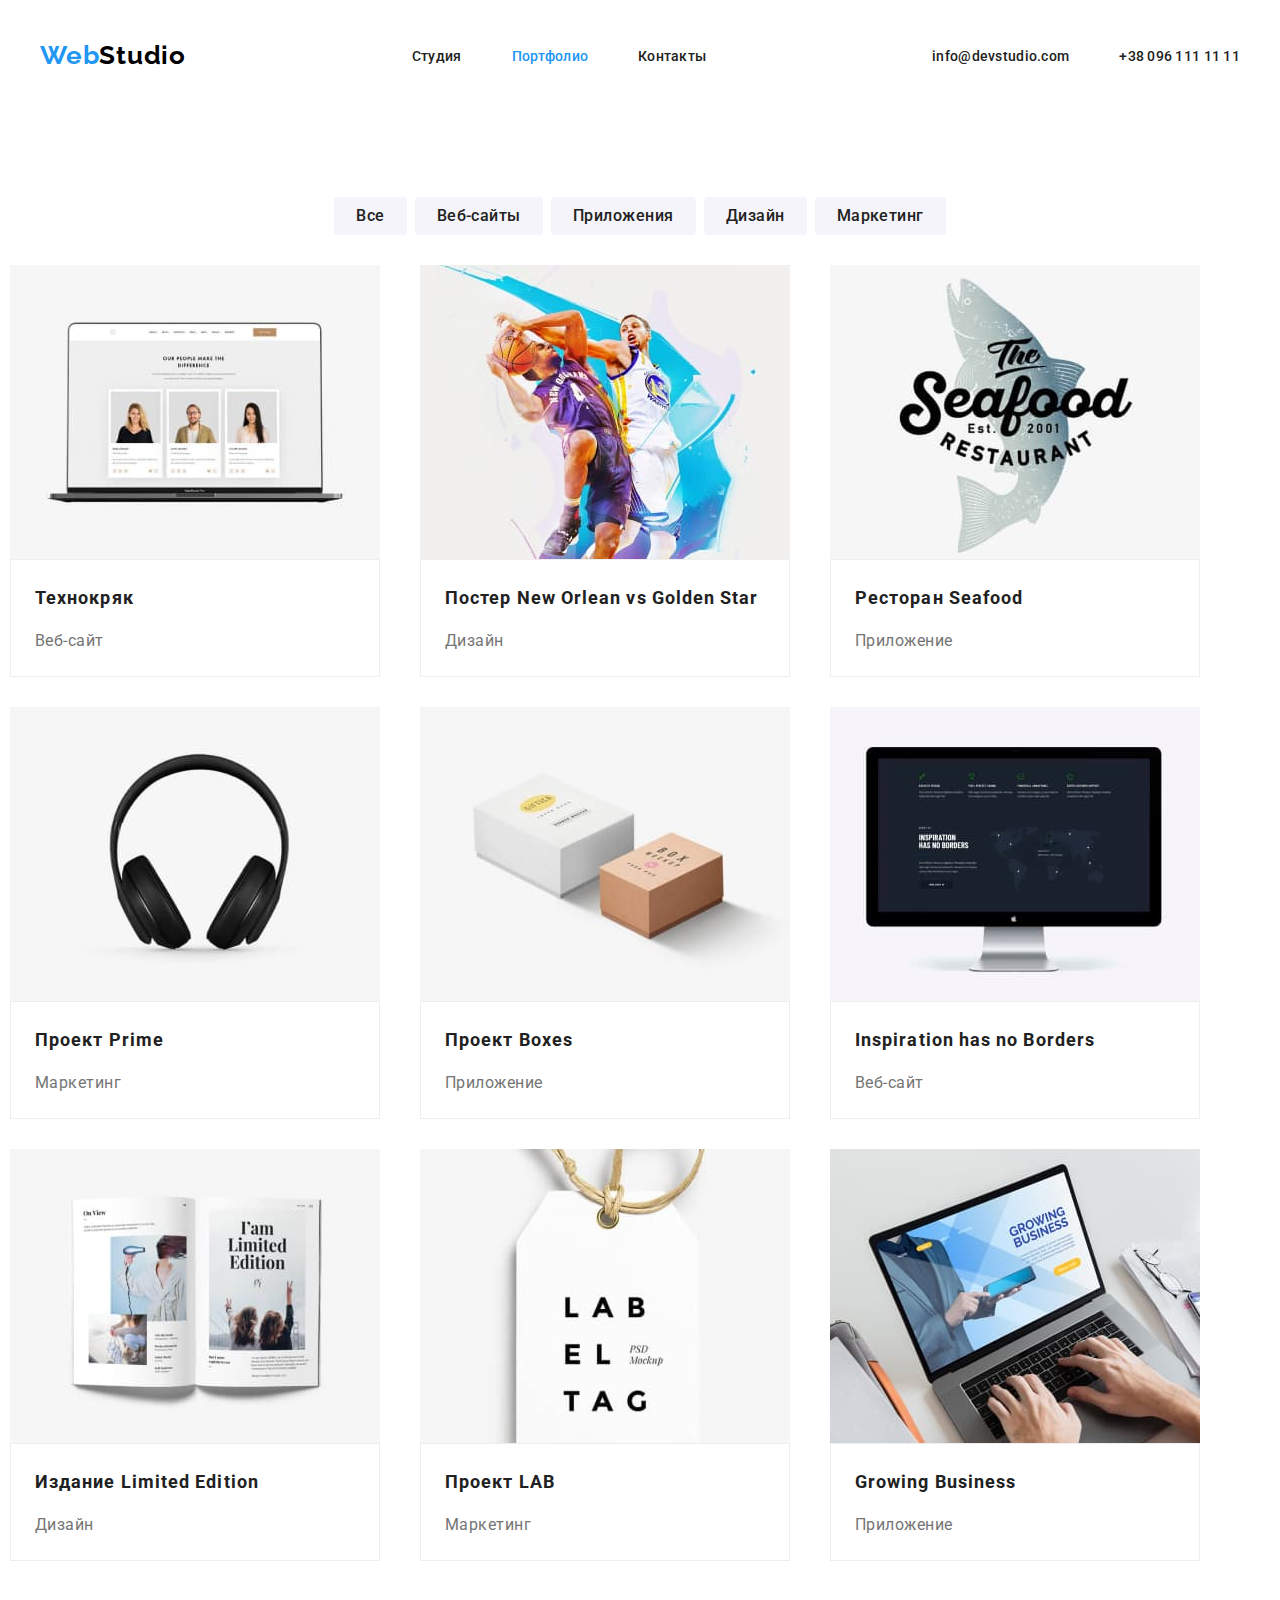
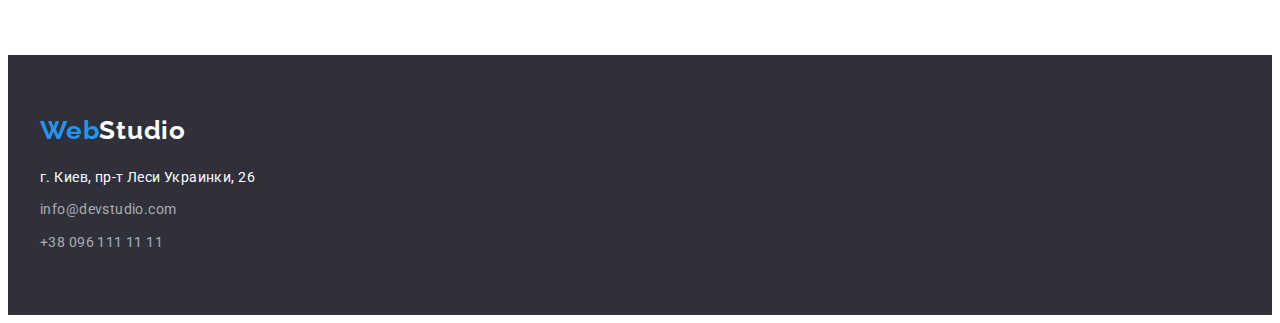
==== commit 66f888fb: "Внес правки" ====
--- a/portfolio.html
+++ b/portfolio.html
@@ -51,118 +51,155 @@
     </header>
     <main>
       <section class="portfolio-section">
-        <div class="container">
-          <h1>Примеры работ</h1>
+        <div class="container portfolio-list">
+          <h1 class="portfolio-section-list">Примеры работ</h1>
           <!--кнопки-->
-          <ul class="list">
-            <li><button class="button-list" type="button">Все</button></li>
-            <li><button class="button-list" type="button">Веб-сайты</button></li>
-            <li><button class="button-list" type="button">Приложения</button></li>
-            <li><button class="button-list" type="button">Дизайн</button></li>
-            <li><button class="button-list" type="button">Маркетинг</button></li>
-          </ul>
+          <div class="portfolio-button-item">
+            <ul class="list portfolio-button">
+              <li class="portfolio-button-list">
+                <button class="button-list" type="button">Все</button>
+              </li>
+              <li class="portfolio-button-list">
+                <button class="button-list" type="button">Веб-сайты</button>
+              </li>
+              <li class="portfolio-button-list">
+                <button class="button-list" type="button">Приложения</button>
+              </li>
+              <li class="portfolio-button-list">
+                <button class="button-list" type="button">Дизайн</button>
+              </li>
+              <li class="portfolio-button-list">
+                <button class="button-list" type="button">Маркетинг</button>
+              </li>
+            </ul>
+          </div>
         </div>
         <!--Примеры работ-->
-        <ul class="list">
-          <li>
-            <a class="link" href="./">
-              <img
-                src="./images/portfolio/technoquack.jpg"
-                alt="показана веб страница на ноуте"
-                width="370"
-                height="294"
-              />
-              <h2 class="subtitle">Технокряк</h2>
-              <p class="tagline">Веб-сайт</p>
-            </a>
-          </li>
-          <li>
-            <a class="link" href="./">
-              <img
-                src="./images/portfolio/orlean.jpg"
-                alt="два мужчины играют в баскетбол"
-                width="370"
-                height="294"
-              />
-              <h2 class="subtitle">Постер New Orlean vs Golden Star</h2>
-              <p class="tagline">Дизайн</p>
-            </a>
-          </li>
-          <li>
-            <a class="link" href="./">
-              <img
-                src="./images/portfolio/seafood.jpg"
-                alt="логотип ресторана в виде рыбы"
-                width="370"
-                height="294"
-              />
-              <h2 class="subtitle">Ресторан Seafood</h2>
-              <p class="tagline">Приложение</p>
-            </a>
-          </li>
-          <li>
-            <a class="link" href="./">
-              <img src="./images/portfolio/prime.jpg" alt="наушники" width="370" height="294" />
-              <h2 class="subtitle">Проект Prime</h2>
-              <p class="tagline">Маркетинг</p>
-            </a>
-          </li>
-          <li>
-            <a class="link" href="./">
-              <img src="./images/portfolio/boxes.jpg" alt="две коробки" width="370" height="294" />
-              <h2 class="subtitle">Проект Boxes</h2>
-              <p class="tagline">Приложение</p>
-            </a>
-          </li>
-          <li>
-            <a class="link" href="./">
-              <img
-                src="./images/portfolio/borders.jpg"
-                alt="моноблок компании эпл"
-                width="370"
-                height="294"
-              />
-              <h2 class="subtitle">Inspiration has no Borders</h2>
-              <p class="tagline">Веб-сайт</p>
-            </a>
-          </li>
-          <li>
-            <a class="link" href="./">
-              <img
-                src="./images/portfolio/limited.jpg"
-                alt="развернутая книга"
-                width="370"
-                height="294"
-              />
-              <h2 class="subtitle">Издание Limited Edition</h2>
-              <p class="tagline">Дизайн</p>
-            </a>
-          </li>
-          <li>
-            <a class="link" href="./">
-              <img src="./images/portfolio/lab.jpg" alt="бирка" width="370" height="294" />
-              <h2 class="subtitle">Проект LAB</h2>
-              <p class="tagline">Маркетинг</p>
-            </a>
-          </li>
-          <li>
-            <a class="link" href="./">
-              <img
-                src="./images/portfolio/business.jpg"
-                alt="печатает на ноуте"
-                width="370"
-                height="294"
-              />
-              <h2 class="subtitle">Growing Business</h2>
-              <p class="tagline">Приложение</p>
-            </a>
-          </li>
-        </ul>
+        <div class="container img-of-works">
+          <ul class="list examples">
+            <li class="example-element-works">
+              <a class="link" href="./">
+                <img
+                  src="./images/portfolio/technoquack.jpg"
+                  alt="показана веб страница на ноуте"
+                  width="370"
+                  height="294"
+                />
+                <div class="examples-img">
+                  <h2 class="subtitle">Технокряк</h2>
+                  <p class="tagline">Веб-сайт</p>
+                </div>
+              </a>
+            </li>
+            <li class="example-element-works">
+              <a class="link" href="./">
+                <img
+                  src="./images/portfolio/orlean.jpg"
+                  alt="два мужчины играют в баскетбол"
+                  width="370"
+                  height="294"
+                />
+                <div class="examples-img">
+                  <h2 class="subtitle">Постер New Orlean vs Golden Star</h2>
+                  <p class="tagline">Дизайн</p>
+                </div>
+              </a>
+            </li>
+            <li class="example-element-works">
+              <a class="link" href="./">
+                <img
+                  src="./images/portfolio/seafood.jpg"
+                  alt="логотип ресторана в виде рыбы"
+                  width="370"
+                  height="294"
+                />
+                <div class="examples-img">
+                  <h2 class="subtitle">Ресторан Seafood</h2>
+                  <p class="tagline">Приложение</p>
+                </div>
+              </a>
+            </li>
+            <li class="example-element-works">
+              <a class="link" href="./">
+                <img src="./images/portfolio/prime.jpg" alt="наушники" width="370" height="294" />
+                <div class="examples-img">
+                  <h2 class="subtitle">Проект Prime</h2>
+                  <p class="tagline">Маркетинг</p>
+                </div>
+              </a>
+            </li>
+            <li class="example-element-works">
+              <a class="link" href="./">
+                <img
+                  src="./images/portfolio/boxes.jpg"
+                  alt="две коробки"
+                  width="370"
+                  height="294"
+                />
+                <div class="examples-img">
+                  <h2 class="subtitle">Проект Boxes</h2>
+                  <p class="tagline">Приложение</p>
+                </div>
+              </a>
+            </li>
+            <li class="example-element-works">
+              <a class="link" href="./">
+                <img
+                  src="./images/portfolio/borders.jpg"
+                  alt="моноблок компании эпл"
+                  width="370"
+                  height="294"
+                />
+                <div class="examples-img">
+                  <h2 class="subtitle">Inspiration has no Borders</h2>
+                  <p class="tagline">Веб-сайт</p>
+                </div>
+              </a>
+            </li>
+            <li class="example-element-works">
+              <a class="link" href="./">
+                <img
+                  src="./images/portfolio/limited.jpg"
+                  alt="развернутая книга"
+                  width="370"
+                  height="294"
+                />
+                <div class="examples-img">
+                  <h2 class="subtitle">Издание Limited Edition</h2>
+                  <p class="tagline">Дизайн</p>
+                </div>
+              </a>
+            </li>
+            <li class="example-element-works">
+              <a class="link" href="./">
+                <img src="./images/portfolio/lab.jpg" alt="бирка" width="370" height="294" />
+                <div class="examples-img">
+                  <h2 class="subtitle">Проект LAB</h2>
+                  <p class="tagline">Маркетинг</p>
+                </div>
+              </a>
+            </li>
+            <li class="example-element-works">
+              <a class="link" href="./">
+                <img
+                  src="./images/portfolio/business.jpg"
+                  alt="печатает на ноуте"
+                  width="370"
+                  height="294"
+                />
+                <div class="examples-img">
+                  <h2 class="subtitle">Growing Business</h2>
+                  <p class="tagline">Приложение</p>
+                </div>
+              </a>
+            </li>
+          </ul>
+        </div>
       </section>
     </main>
     <!--Подвал-->
     <footer class="footer">
-      <div class="container contact-acdress">
+      <div class="container">
         <div class="logo-section">
           <a class="link logo" href="/" lang="en">Web<span class="footer-logo">Studio</span></a>
         </div>
--- a/css/style.css
+++ b/css/style.css
@@ -32,6 +32,7 @@
 img {
   display: block;
   max-width: 100%;
+  height: auto;
 }
 .list {
   list-style: none;
@@ -66,8 +67,12 @@
   color: var(--text-and-background-color);
 }
 
+.header {
+  padding-top: 32px;
+  padding-bottom: 32px;
+}
 .logo {
-  margin-right: 93px;
+  margin-right: auto;
 }
 .page-nav {
   display: flex;
@@ -84,13 +89,9 @@
   margin: 0;
 }
 .page-nav-list {
-  margin-left: 331px;
+  margin-left: auto;
 }
 .nav-list-link {
-  display: block;
-  padding-top: 32px;
-  padding-bottom: 32px;
-
   font-weight: 500;
   font-size: 14px;
   line-height: 1.14;
@@ -140,20 +141,21 @@
 .modal-btn:focus {
   background: #188ce8;
 }
+
+.hero {
+  padding-top: 200px;
+  padding-bottom: 200px;
+}
 .hero-section {
   display: flex;
   align-items: center;
   flex-direction: column;
-  padding-bottom: 200px;
-  padding-top: 200px;
-  margin-bottom: 94px;
+}
+.title {
+  margin-bottom: 30px;
 }
 .modal-btn {
   padding: 10px 32px 10px 32px;
-}
-
-.title {
-  margin-bottom: 30px;
 }
 
 /* КОНЕЦ СЕКЦИИ ГЕРОЙ, НАЧАЛО СЕКЦИИ ЧЕМ МЫ ЗАНИМАЕМСЯ*/
@@ -179,16 +181,19 @@
   line-height: 1.16;
   letter-spacing: 0.03em;
 }
+.section-work {
+  padding-top: 94px;
+  padding-bottom: 94px;
+}
 .text-list {
   display: flex;
   flex-wrap: wrap;
-  margin-left: -30px;
-  margin-bottom: 94px;
+  margin-right: -30px;
 }
 
 .text-list > .list-item {
   flex-basis: calc(100% / 4 - 30px);
-  margin-left: 30px;
+  margin-right: 30px;
 }
 .text-list > .list-item:last-child {
   margin: 0;
@@ -198,6 +203,9 @@
 }
 /* фотограии */
 
+.text-item {
+  padding-bottom: 94px;
+}
 .section-heading {
   text-align: center;
   margin-bottom: 50px;
@@ -206,7 +214,6 @@
   display: flex;
   flex-wrap: wrap;
   margin-right: -30px;
-  margin-bottom: 94px;
 }
 .section-page > .section-img {
   flex-basis: calc(100% / 3 - 30px);
@@ -243,12 +250,15 @@
   letter-spacing: 0.03em;
   color: var(--secondary-text-color-theme-light);
 }
+.profession {
+  padding-top: 94px;
+  padding-bottom: 94px;
+}
 
 .team {
   display: flex;
   align-items: center;
   flex-direction: column;
-  padding-top: 94px;
   margin-bottom: 50px;
 }
 
@@ -272,7 +282,6 @@
     0px 2px 1px rgba(0, 0, 0, 0.2);
   border-radius: 0px 0px 4px 4px;
   padding: 30px 59px 30px 59px;
-  margin-bottom: 94px;
 }
 .employee {
   margin-bottom: 10px;
@@ -309,16 +318,17 @@
   color: var(--accent-collor);
 }
 
+.footer {
+  padding-top: 60px;
+  padding-bottom: 60px;
+}
 .logo-section {
-  padding-top: 60px;
   margin-bottom: 20px;
 }
 .contact-list-item {
   margin-bottom: 9px;
 }
-.contact-number {
-  padding-bottom: 60px;
-}
+
 /* КОНЕЦ СЕКЦИИ ПОДВАЛ, НАЧАЛО СЕКЦИИ ПОРТФОЛИО, КНОПКИ*/
 
 .button-list {
@@ -340,6 +350,30 @@
   background: #188ce8;
 }
 
+.portfolio-section {
+  padding-top: 94px;
+}
+
+.portfolio-section-list {
+  display: none;
+}
+.portfolio-button {
+  display: flex;
+  align-items: center;
+  flex-wrap: wrap;
+  align-content: center;
+  justify-content: center;
+}
+.portfolio-button-list {
+  margin-right: 8px;
+}
+.portfolio-button-list:last-child {
+  margin: 0;
+}
+.button-list {
+  padding: 6px 22px 6px 22px;
+}
+
 /* КОНЕЦ СЕКЦИИ КНОПКИ, НАЧАЛО СЕКЦИИ ПРИМЕРЫ РАБОТ */
 
 .subtitle {
@@ -357,4 +391,32 @@
   color: var(--secondary-text-color-theme-light);
 }
 
+.portfolio-section {
+  padding-bottom: 94px;
+}
+.examples {
+  display: flex;
+  flex-wrap: wrap;
+  margin-left: -30px;
+}
+
+.examples > .example-element-works {
+  flex-basis: calc(100% / 3 - 30px);
+  margin-left: 30px;
+  margin-top: 30px;
+}
+.examples > .example-element-works:nth-child(3n + 1) {
+  margin-left: 0px;
+}
+.subtitle {
+  margin-bottom: 10px;
+}
+.examples-img {
+  background: var(--text-and-background-color);
+  border: 1px solid #eeeeee;
+  box-sizing: border-box;
+  width: 370px;
+  padding: 20px 24px 20px 24px;
+}
+
 /* КОНЕЦ СЕКЦИИ ПРИМЕРЫ РАБОТ, КОНЕЦ СЕКЦИИ ПОРТФОЛИО */
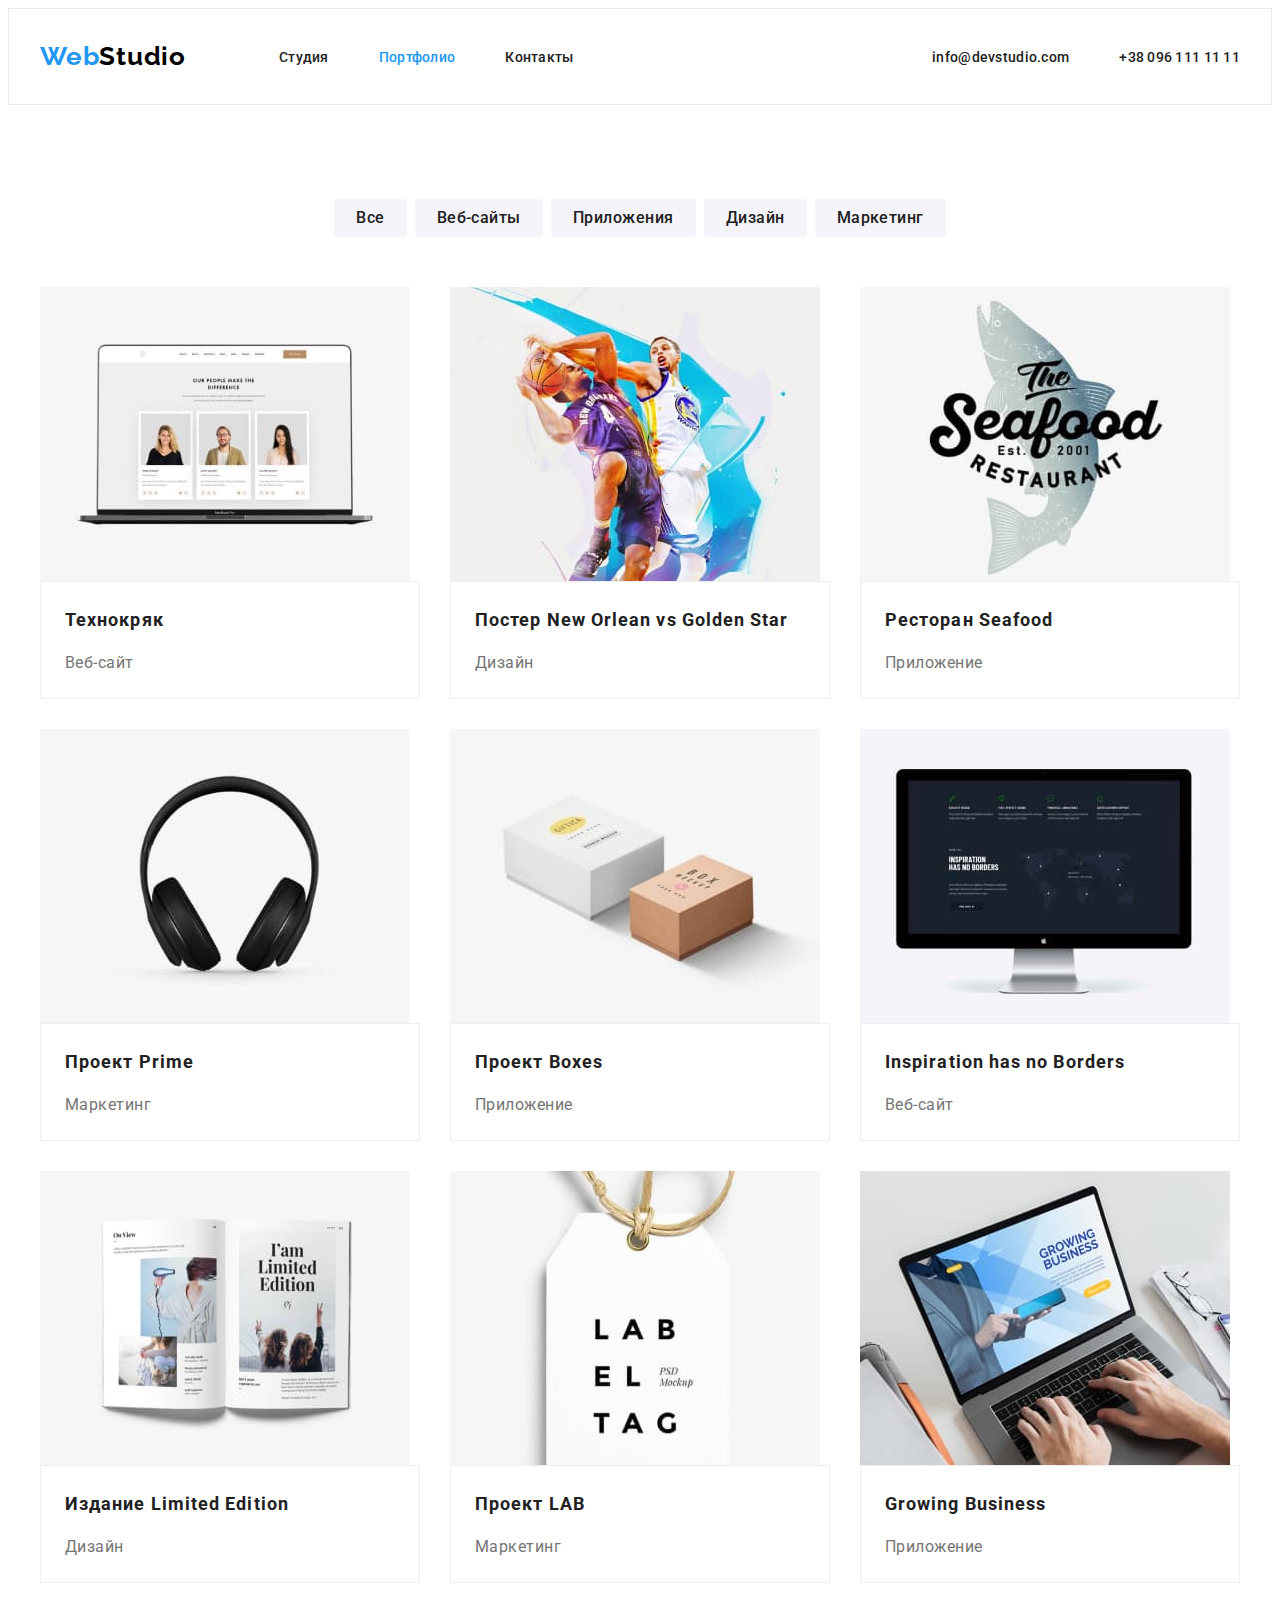
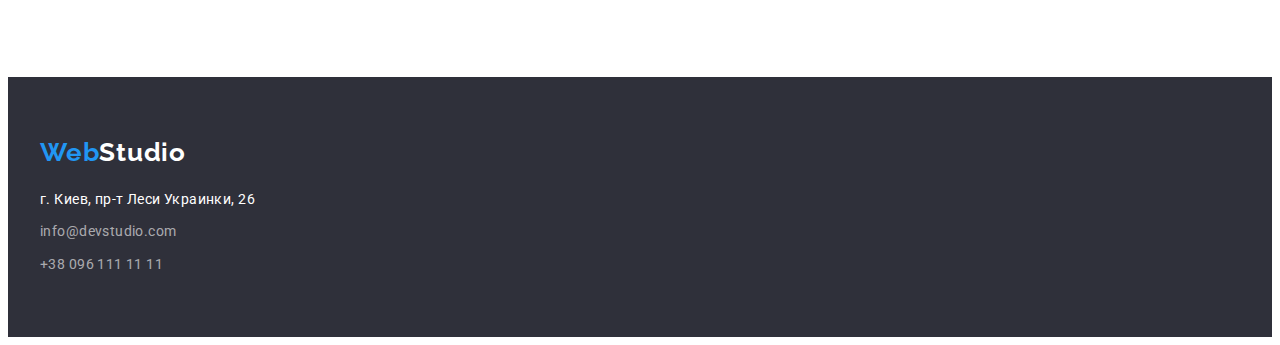
==== commit 17a8acb6: "Внес правки" ====
--- a/portfolio.html
+++ b/portfolio.html
@@ -23,7 +23,7 @@
 
   <body>
     <!-- Шапка сайта -->
-    <header class="header">
+    <header class="header header-border">
       <div class="container page-nav">
         <a class="link logo" href="./" lang="en">Web<span class="logo-studio">Studio</span></a>
         <nav class="navigation">
@@ -51,31 +51,27 @@
     </header>
     <main>
       <section class="portfolio-section">
-        <div class="container portfolio-list">
+        <div class="container">
           <h1 class="portfolio-section-list">Примеры работ</h1>
           <!--кнопки-->
-          <div class="portfolio-button-item">
-            <ul class="list portfolio-button">
-              <li class="portfolio-button-list">
-                <button class="button-list" type="button">Все</button>
-              </li>
-              <li class="portfolio-button-list">
-                <button class="button-list" type="button">Веб-сайты</button>
-              </li>
-              <li class="portfolio-button-list">
-                <button class="button-list" type="button">Приложения</button>
-              </li>
-              <li class="portfolio-button-list">
-                <button class="button-list" type="button">Дизайн</button>
-              </li>
-              <li class="portfolio-button-list">
-                <button class="button-list" type="button">Маркетинг</button>
-              </li>
-            </ul>
-          </div>
-        </div>
-        <!--Примеры работ-->
-        <div class="container img-of-works">
+          <ul class="list portfolio-button">
+            <li class="portfolio-button-list">
+              <button class="button-list" type="button">Все</button>
+            </li>
+            <li class="portfolio-button-list">
+              <button class="button-list" type="button">Веб-сайты</button>
+            </li>
+            <li class="portfolio-button-list">
+              <button class="button-list" type="button">Приложения</button>
+            </li>
+            <li class="portfolio-button-list">
+              <button class="button-list" type="button">Дизайн</button>
+            </li>
+            <li class="portfolio-button-list">
+              <button class="button-list" type="button">Маркетинг</button>
+            </li>
+          </ul>
+          <!--Примеры работ-->
           <ul class="list examples">
             <li class="example-element-works">
               <a class="link" href="./">
@@ -200,9 +196,9 @@
     <!--Подвал-->
     <footer class="footer">
       <div class="container">
-        <div class="logo-section">
-          <a class="link logo" href="/" lang="en">Web<span class="footer-logo">Studio</span></a>
-        </div>
+        <a class="link logo footer-link" href="/" lang="en"
+          >Web<span class="footer-logo">Studio</span></a
+        >
         <address class="contact-section">
           <ul class="list contact-list">
             <li class="contact-list-item">
--- a/css/style.css
+++ b/css/style.css
@@ -66,13 +66,15 @@
 .footer-logo {
   color: var(--text-and-background-color);
 }
-
 .header {
   padding-top: 32px;
   padding-bottom: 32px;
 }
+.header-border {
+  border: 1px solid #ececec;
+}
 .logo {
-  margin-right: auto;
+  margin-right: 93px;
 }
 .page-nav {
   display: flex;
@@ -98,7 +100,6 @@
   letter-spacing: 0.02em;
   color: var(--primary-text-color-theme-light);
 }
-
 .nav-list-link:hover,
 .nav-list-link:focus {
   color: var(--accent-collor);
@@ -322,9 +323,12 @@
   padding-top: 60px;
   padding-bottom: 60px;
 }
-.logo-section {
+.footer-link {
+  display: block;
   margin-bottom: 20px;
-}
+  margin-right: 0;
+}
+
 .contact-list-item {
   margin-bottom: 9px;
 }
@@ -363,6 +367,7 @@
   flex-wrap: wrap;
   align-content: center;
   justify-content: center;
+  margin-bottom: 50px;
 }
 .portfolio-button-list {
   margin-right: 8px;
@@ -398,6 +403,7 @@
   display: flex;
   flex-wrap: wrap;
   margin-left: -30px;
+  margin-top: -30px;
 }
 
 .examples > .example-element-works {
@@ -405,9 +411,9 @@
   margin-left: 30px;
   margin-top: 30px;
 }
-.examples > .example-element-works:nth-child(3n + 1) {
+/* .examples > .example-element-works:nth-child(3n + 1) {
   margin-left: 0px;
-}
+} */
 .subtitle {
   margin-bottom: 10px;
 }
@@ -415,7 +421,6 @@
   background: var(--text-and-background-color);
   border: 1px solid #eeeeee;
   box-sizing: border-box;
-  width: 370px;
   padding: 20px 24px 20px 24px;
 }
 
